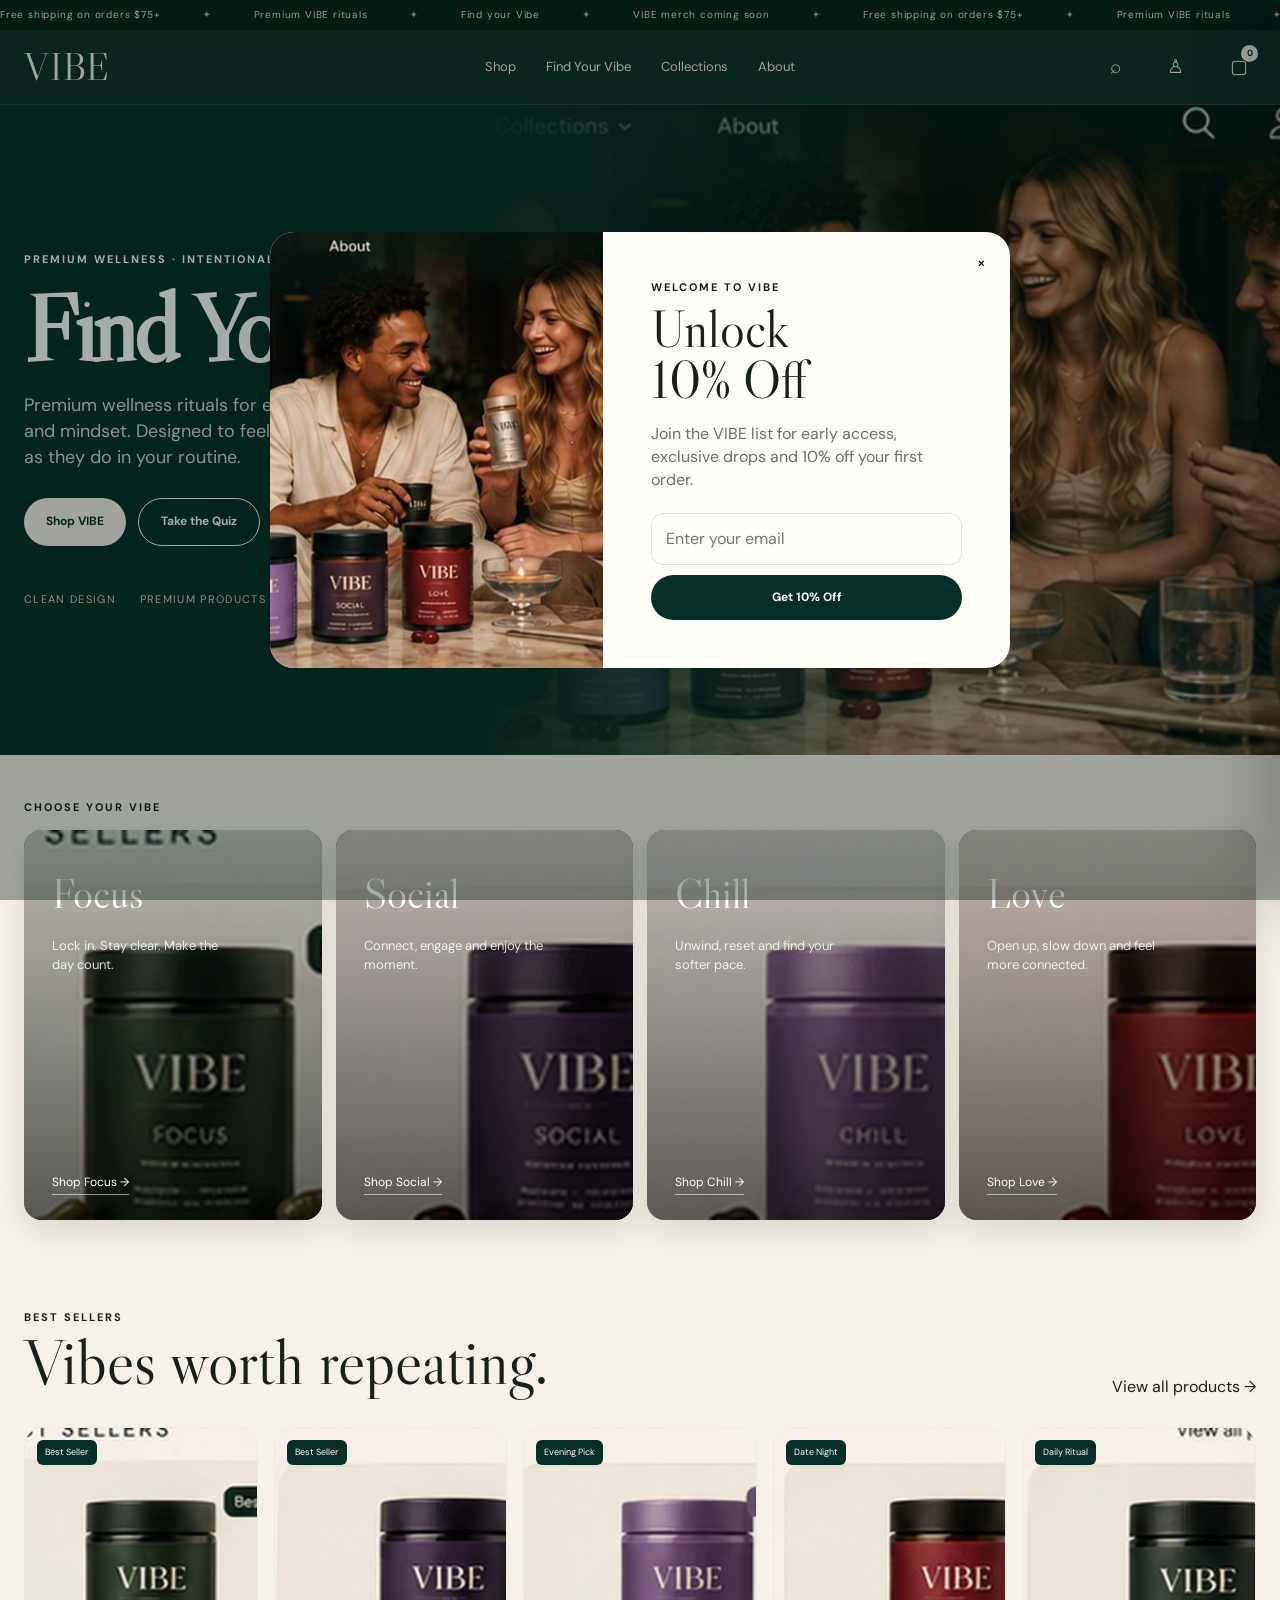
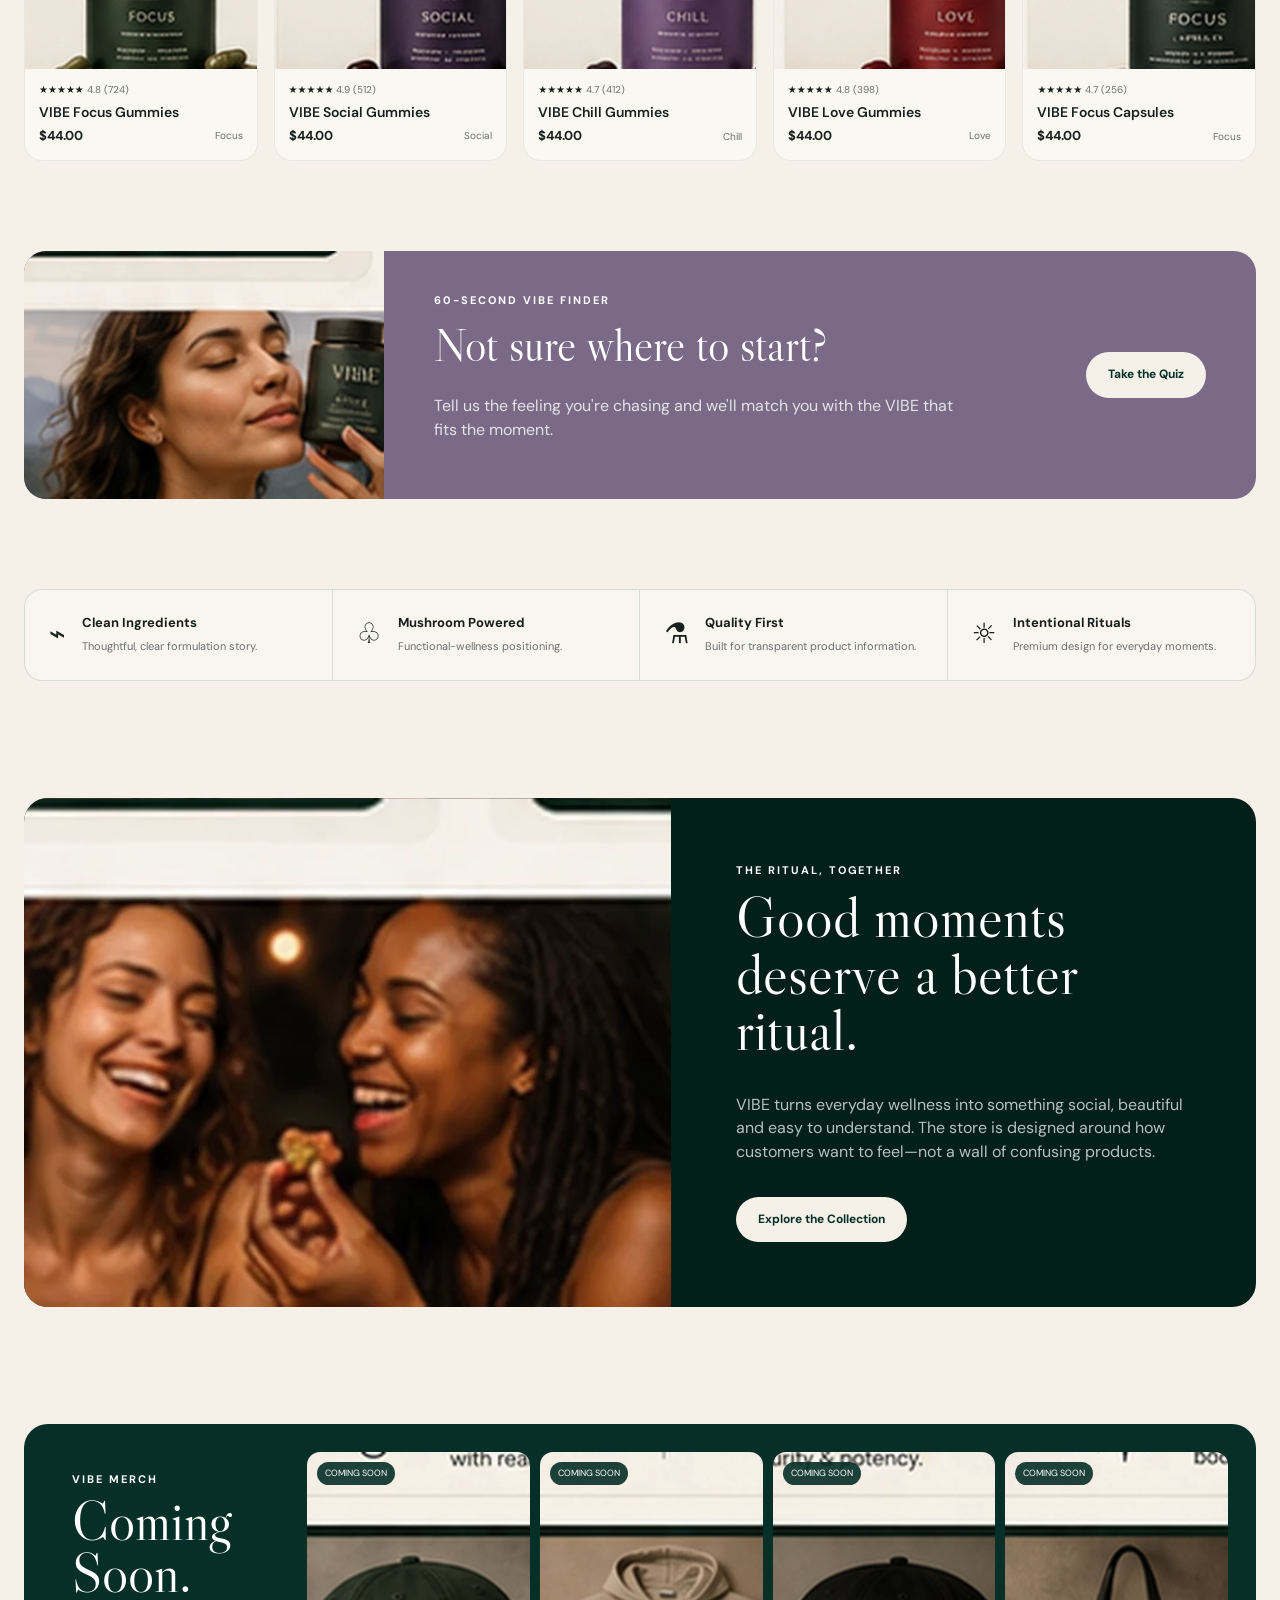
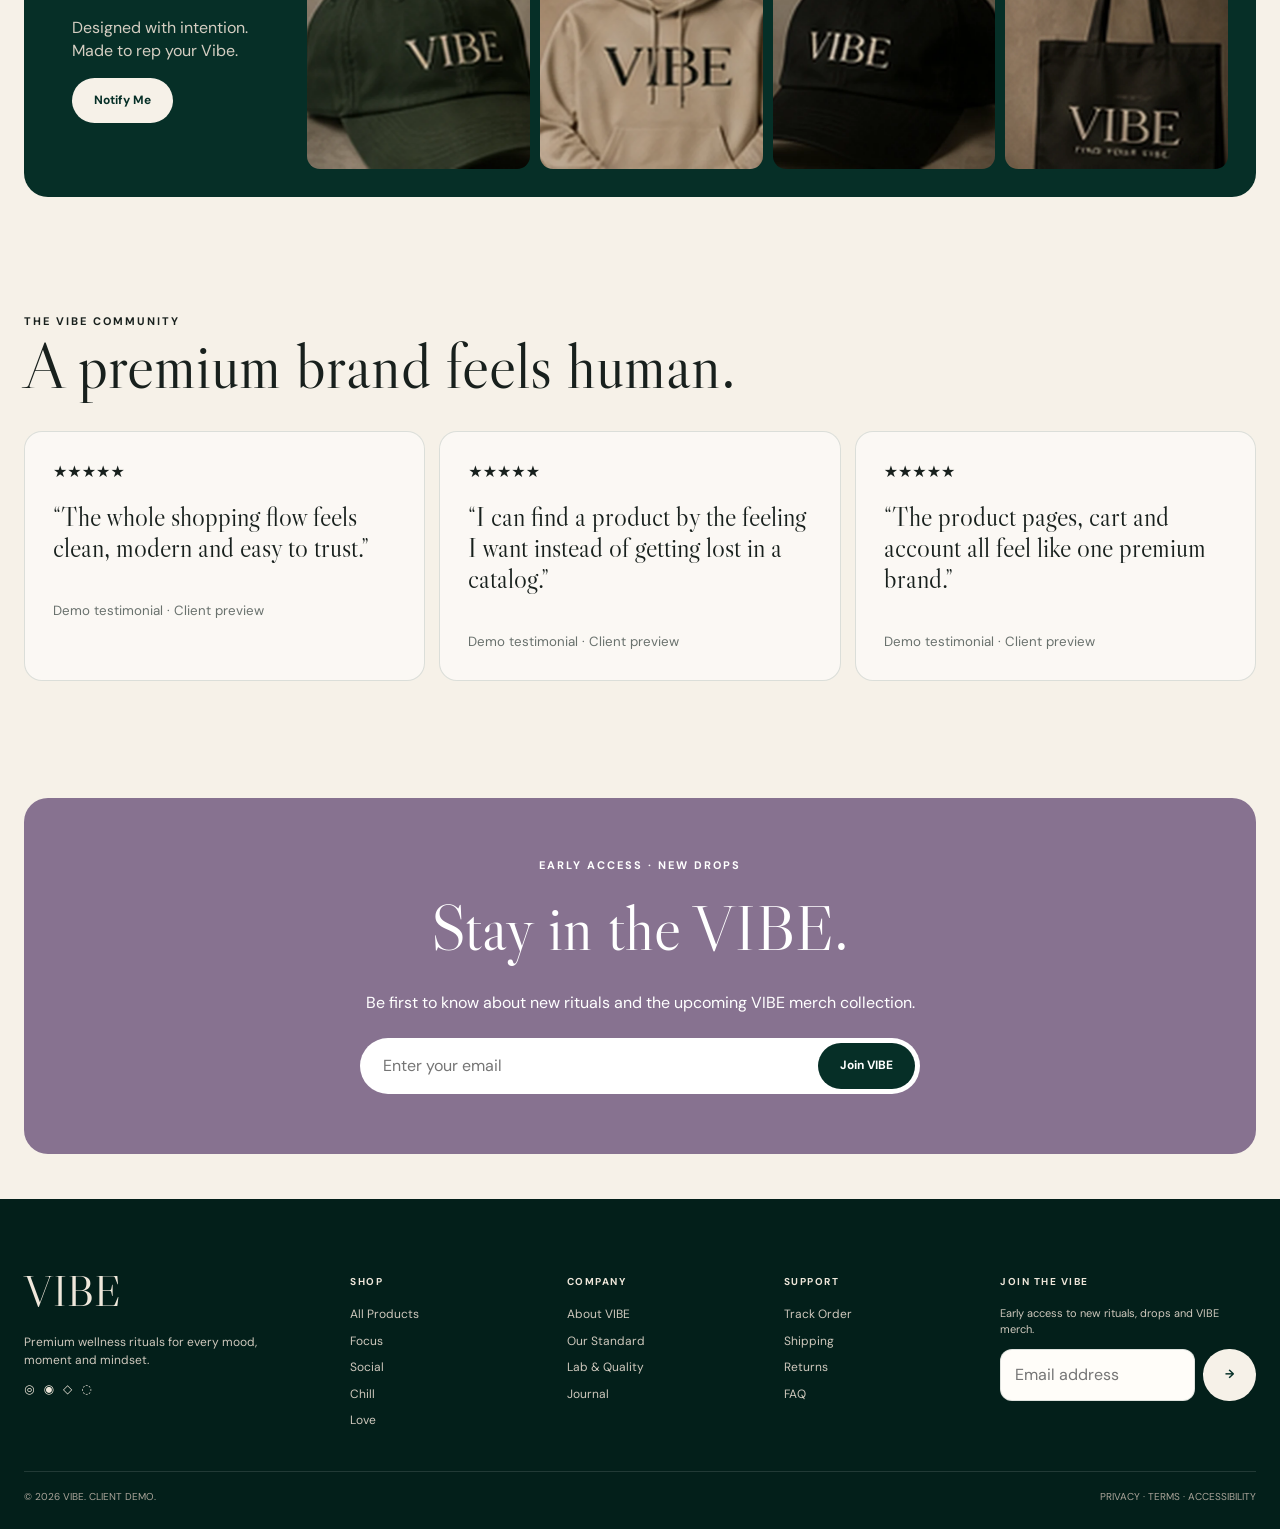
==== index.html @ 6015bde1 "Add files via upload" ====
<!doctype html><html><head><meta charset="utf-8"><meta name="viewport" content="width=device-width,initial-scale=1"><meta name="theme-color" content="#062f27"><title>VIBE — Find Your Vibe</title><link rel="stylesheet" href="styles.css"></head><body data-popup="1"><div id="siteHeader"></div><main class="page">
<section class="hero"><div class="hero-media"></div><div class="container hero-inner"><div class="hero-copy"><div class="eyebrow">PREMIUM WELLNESS · INTENTIONAL RITUALS</div><h1>Find Your Vibe.</h1><p>Premium wellness rituals for every mood, moment and mindset. Designed to feel as good on your shelf as they do in your routine.</p><div class="hero-actions"><a class="btn btn-cream" href="shop.html">Shop VIBE</a><a class="btn btn-outline" href="#find">Take the Quiz</a></div><div class="hero-proof"><span>Clean design</span><span>Premium products</span><span>Made for your moment</span></div></div></div></section>
<section class="section-sm" id="find"><div class="container"><div class="eyebrow">CHOOSE YOUR VIBE</div><div class="vibe-grid" style="margin-top:14px"><a class="vibe-card focus" href="shop.html?cat=Focus"><img src="assets/focus-product.webp" alt="VIBE Focus"><div><h3>Focus</h3><p>Lock in. Stay clear. Make the day count.</p></div><span class="card-link">Shop Focus →</span></a><a class="vibe-card social" href="shop.html?cat=Social"><img src="assets/social-product.webp" alt="VIBE Social"><div><h3>Social</h3><p>Connect, engage and enjoy the moment.</p></div><span class="card-link">Shop Social →</span></a><a class="vibe-card chill" href="shop.html?cat=Chill"><img src="assets/chill-product.webp" alt="VIBE Chill"><div><h3>Chill</h3><p>Unwind, reset and find your softer pace.</p></div><span class="card-link">Shop Chill →</span></a><a class="vibe-card love" href="shop.html?cat=Love"><img src="assets/love-product.webp" alt="VIBE Love"><div><h3>Love</h3><p>Open up, slow down and feel more connected.</p></div><span class="card-link">Shop Love →</span></a></div></div></section>
<section class="section-sm"><div class="container"><div class="section-head"><div><div class="eyebrow">BEST SELLERS</div><h2>Vibes worth repeating.</h2></div><a href="shop.html">View all products →</a></div><div class="product-grid five" id="homeProducts"></div></div></section>
<section class="section-sm"><div class="container"><div class="quiz-banner"><div class="quiz-image"></div><div class="quiz-copy"><div><div class="eyebrow">60-SECOND VIBE FINDER</div><h3>Not sure where to start?</h3><p>Tell us the feeling you're chasing and we'll match you with the VIBE that fits the moment.</p></div><a class="btn btn-cream" href="shop.html">Take the Quiz</a></div></div></div></section>
<section class="section-sm"><div class="container"><div class="benefits"><div class="benefit"><div class="benefit-icon">⌁</div><div><strong>Clean Ingredients</strong><span>Thoughtful, clear formulation story.</span></div></div><div class="benefit"><div class="benefit-icon">♧</div><div><strong>Mushroom Powered</strong><span>Functional-wellness positioning.</span></div></div><div class="benefit"><div class="benefit-icon">⚗</div><div><strong>Quality First</strong><span>Built for transparent product information.</span></div></div><div class="benefit"><div class="benefit-icon">☼</div><div><strong>Intentional Rituals</strong><span>Premium design for everyday moments.</span></div></div></div></div></section>
<section class="section" id="story"><div class="container"><div class="editorial"><div class="editorial-img"></div><div class="editorial-copy"><div class="eyebrow">THE RITUAL, TOGETHER</div><h2>Good moments deserve a better ritual.</h2><p>VIBE turns everyday wellness into something social, beautiful and easy to understand. The store is designed around how customers want to feel—not a wall of confusing products.</p><a href="shop.html" class="btn btn-cream" style="align-self:flex-start;margin-top:18px">Explore the Collection</a></div></div></div></section>
<section class="section-sm"><div class="container"><div class="merch"><div class="merch-intro"><div class="eyebrow">VIBE MERCH</div><h2>Coming Soon.</h2><p style="color:#d5cec2">Designed with intention. Made to rep your Vibe.</p><button class="btn btn-cream" onclick="toast('Added to the VIBE merch waitlist')">Notify Me</button></div><div class="merch-card"><span class="coming">COMING SOON</span><img src="assets/merch-cap-green.webp" alt="VIBE green cap"></div><div class="merch-card"><span class="coming">COMING SOON</span><img src="assets/merch-hoodie.webp" alt="VIBE hoodie"></div><div class="merch-card"><span class="coming">COMING SOON</span><img src="assets/merch-cap-black.webp" alt="VIBE black cap"></div><div class="merch-card"><span class="coming">COMING SOON</span><img src="assets/merch-tote.webp" alt="VIBE tote"></div></div></div></section>
<section class="section"><div class="container"><div class="section-head"><div><div class="eyebrow">THE VIBE COMMUNITY</div><h2>A premium brand feels human.</h2></div></div><div class="reviews"><article class="review"><div>★★★★★</div><blockquote>“The whole shopping flow feels clean, modern and easy to trust.”</blockquote><small>Demo testimonial · Client preview</small></article><article class="review"><div>★★★★★</div><blockquote>“I can find a product by the feeling I want instead of getting lost in a catalog.”</blockquote><small>Demo testimonial · Client preview</small></article><article class="review"><div>★★★★★</div><blockquote>“The product pages, cart and account all feel like one premium brand.”</blockquote><small>Demo testimonial · Client preview</small></article></div></div></section>
<section class="section-sm"><div class="container"><div class="newsletter"><div class="eyebrow">EARLY ACCESS · NEW DROPS</div><h2>Stay in the VIBE.</h2><p>Be first to know about new rituals and the upcoming VIBE merch collection.</p><form class="newsletter-form" onsubmit="event.preventDefault();toast('Welcome to the VIBE list')"><input type="email" placeholder="Enter your email" required><button class="btn btn-dark">Join VIBE</button></form></div></div></section>
</main><div id="siteFooter"></div><script src="data.js"></script><script src="app.js"></script></body></html>
---- styles.css ----
@import url('https://fonts.googleapis.com/css2?family=DM+Sans:wght@400;500;600;700&family=Libre+Caslon+Display&display=swap');
:root{--forest:#062f27;--forest2:#031f1a;--cream:#f6f1e8;--cream2:#eee7dc;--paper:#fffdf8;--ink:#18201d;--muted:#69716d;--purple:#77627f;--wine:#69251f;--moss:#9caf8f;--gold:#c9b38b;--line:rgba(9,49,40,.13);--radius:26px;--shadow:0 24px 70px rgba(4,34,28,.12)}
*{box-sizing:border-box}html{scroll-behavior:smooth}body{margin:0;background:var(--cream);color:var(--ink);font-family:'DM Sans',system-ui,sans-serif;line-height:1.45}a{color:inherit;text-decoration:none}img{max-width:100%;display:block}button,input,select,textarea{font:inherit}.container{width:min(1440px,calc(100% - 48px));margin:auto}.serif{font-family:'Libre Caslon Display',Georgia,serif;font-weight:400}.eyebrow{font-size:11px;letter-spacing:.18em;text-transform:uppercase;font-weight:700}.muted{color:var(--muted)}.page{min-height:70vh}
.announce{height:30px;background:var(--forest2);color:#efe7d9;overflow:hidden;display:flex;align-items:center;font-size:10px;letter-spacing:.08em}.announce-track{display:flex;gap:42px;white-space:nowrap;min-width:max-content;animation:marquee 28s linear infinite}.announce-track span:after{content:'✦';margin-left:42px;color:var(--gold)}@keyframes marquee{to{transform:translateX(-50%)}}
.site-header{position:sticky;top:0;z-index:70;background:rgba(4,39,32,.96);color:#f6f1e8;backdrop-filter:blur(16px);border-bottom:1px solid rgba(255,255,255,.1)}.nav{height:74px;display:grid;grid-template-columns:1fr auto 1fr;align-items:center}.brand{font-family:'Libre Caslon Display',Georgia,serif;font-size:38px;letter-spacing:.02em}.nav-links,.nav-actions{display:flex;gap:30px;align-items:center}.nav-links{justify-content:center;font-size:13px}.nav-actions{justify-content:flex-end}.icon-btn{appearance:none;border:0;background:transparent;color:inherit;padding:8px;cursor:pointer;position:relative;font-size:19px}.cart-count{position:absolute;right:-2px;top:0;width:17px;height:17px;border-radius:50%;display:grid;place-items:center;background:var(--cream);color:var(--forest);font-size:9px;font-weight:700}.mobile-menu{display:none}
.btn{border:0;cursor:pointer;border-radius:999px;padding:14px 22px;font-size:12px;font-weight:700;display:inline-flex;align-items:center;justify-content:center;gap:8px;transition:.22s}.btn:hover{transform:translateY(-2px)}.btn-cream{background:var(--cream);color:var(--forest)}.btn-dark{background:var(--forest);color:white}.btn-outline{border:1px solid currentColor;background:transparent}.btn-purple{background:var(--purple);color:white}.pill{border:1px solid var(--line);border-radius:999px;padding:10px 15px;background:rgba(255,255,255,.55);font-size:12px;cursor:pointer}.pill.active{background:var(--forest);color:#fff;border-color:var(--forest)}
.hero{background:var(--forest);color:white;min-height:650px;position:relative;overflow:hidden}.hero-media{position:absolute;right:0;top:0;width:63%;height:100%;background:url('assets/hero-lifestyle.webp') center/cover no-repeat}.hero-media:before{content:'';position:absolute;inset:0;background:linear-gradient(90deg,var(--forest) 0%,rgba(6,47,39,.78) 16%,rgba(6,47,39,.1) 58%,rgba(6,47,39,.18) 100%)}.hero-inner{position:relative;z-index:3;display:flex;align-items:center;min-height:650px}.hero-copy{max-width:560px;padding:60px 0}.hero h1{font-family:'Libre Caslon Display',Georgia,serif;font-size:clamp(72px,7.6vw,126px);line-height:.88;letter-spacing:-.04em;margin:18px 0 20px}.hero p{max-width:430px;color:rgba(255,255,255,.82);font-size:18px}.hero-actions{display:flex;gap:12px;flex-wrap:wrap;margin-top:28px}.hero-proof{display:flex;gap:24px;flex-wrap:wrap;margin-top:46px;font-size:11px;text-transform:uppercase;letter-spacing:.12em;color:#d9d0c1}
.section{padding:72px 0}.section-sm{padding:45px 0}.section-head{display:flex;justify-content:space-between;align-items:end;gap:30px;margin-bottom:28px}.section-head h2{font-family:'Libre Caslon Display',Georgia,serif;font-size:clamp(44px,5vw,76px);font-weight:400;line-height:.95;margin:6px 0}.section-head p{max-width:520px;color:var(--muted)}
.vibe-grid{display:grid;grid-template-columns:repeat(4,1fr);gap:14px}.vibe-card{min-height:390px;border-radius:18px;overflow:hidden;position:relative;color:white;padding:28px;display:flex;align-items:flex-start;box-shadow:0 10px 32px rgba(4,31,26,.12);isolation:isolate}.vibe-card:before{content:'';position:absolute;inset:0;background:linear-gradient(180deg,rgba(0,0,0,.12),rgba(0,0,0,.58));z-index:-1}.vibe-card.focus{background:#153c31}.vibe-card.social{background:#43253f}.vibe-card.chill{background:#6a5b78}.vibe-card.love{background:#70221d}.vibe-card img{position:absolute;inset:0;width:100%;height:100%;object-fit:cover;z-index:-2;opacity:.9;transition:.4s}.vibe-card:hover img{transform:scale(1.035)}.vibe-card h3{font-family:'Libre Caslon Display',Georgia,serif;font-weight:400;font-size:42px;margin:5px 0 6px}.vibe-card p{font-size:13px;max-width:180px;color:rgba(255,255,255,.84)}.vibe-card .card-link{position:absolute;bottom:25px;left:28px;font-size:12px;border-bottom:1px solid rgba(255,255,255,.55);padding-bottom:3px}
.product-grid{display:grid;grid-template-columns:repeat(4,1fr);gap:16px}.product-grid.five{grid-template-columns:repeat(5,1fr)}.product-card{background:rgba(255,255,255,.48);border:1px solid rgba(6,47,39,.07);border-radius:18px;overflow:hidden;transition:.22s}.product-card:hover{box-shadow:0 18px 45px rgba(6,47,39,.09);transform:translateY(-3px)}.product-media{aspect-ratio:1/1.04;background:#eee8de;position:relative;overflow:hidden}.product-media img{width:100%;height:100%;object-fit:cover}.badge{position:absolute;top:12px;left:12px;background:var(--forest);color:white;border-radius:6px;padding:6px 8px;font-size:9px;z-index:3}.quick-add{position:absolute;left:12px;right:12px;bottom:12px;transform:translateY(70px);transition:.25s}.product-card:hover .quick-add{transform:none}.quick-add button{width:100%;border:0;background:var(--forest);color:white;padding:11px;border-radius:999px;font-size:11px;cursor:pointer}.product-copy{padding:14px}.stars{font-size:10px}.product-name{font-size:14px;font-weight:600;margin:5px 0}.product-price{font-size:13px;font-weight:700}.product-row{display:flex;justify-content:space-between;gap:12px;align-items:center}
.quiz-banner{display:grid;grid-template-columns:360px 1fr;background:#7b6a87;color:white;border-radius:22px;overflow:hidden;min-height:220px}.quiz-image{background:url('assets/quiz-lifestyle.webp') center/cover}.quiz-copy{padding:42px 50px;display:grid;grid-template-columns:1fr auto;align-items:center;gap:30px}.quiz-copy h3{font-family:'Libre Caslon Display',Georgia,serif;font-size:45px;font-weight:400;margin:4px 0}.quiz-copy p{max-width:520px;color:rgba(255,255,255,.8)}
.benefits{display:grid;grid-template-columns:repeat(4,1fr);border:1px solid var(--line);border-radius:18px;background:rgba(255,255,255,.35)}.benefit{padding:24px;border-right:1px solid var(--line);display:flex;gap:16px;align-items:flex-start}.benefit:last-child{border-right:0}.benefit-icon{font-size:28px}.benefit strong{display:block;font-size:13px}.benefit span{font-size:11px;color:var(--muted)}
.editorial{display:grid;grid-template-columns:1.05fr .95fr;border-radius:24px;overflow:hidden;background:var(--forest2);color:white}.editorial-img{min-height:440px;background:url('assets/social-lifestyle.webp') center/cover}.editorial-copy{padding:65px;display:flex;flex-direction:column;justify-content:center}.editorial-copy h2{font-family:'Libre Caslon Display',Georgia,serif;font-weight:400;font-size:58px;line-height:.98;margin:10px 0 18px}.editorial-copy p{color:rgba(255,255,255,.72);max-width:520px}
.merch{background:var(--forest);color:white;border-radius:24px;padding:28px;display:grid;grid-template-columns:1.1fr repeat(4,1fr);gap:10px}.merch-intro{padding:20px}.merch-intro h2{font-family:'Libre Caslon Display',Georgia,serif;font-size:55px;font-weight:400;line-height:.95;margin:7px 0 15px}.merch-card{border-radius:13px;overflow:hidden;background:#1b4037;min-height:260px;position:relative}.merch-card img{width:100%;height:100%;object-fit:cover}.coming{position:absolute;left:10px;top:10px;background:rgba(6,47,39,.9);padding:5px 8px;border-radius:999px;font-size:9px;color:white}
.reviews{display:grid;grid-template-columns:repeat(3,1fr);gap:14px}.review{background:rgba(255,255,255,.5);border:1px solid var(--line);border-radius:18px;padding:28px}.review blockquote{font-family:'Libre Caslon Display',Georgia,serif;font-size:27px;line-height:1.15;margin:18px 0 35px}.review small{color:var(--muted)}
.newsletter{background:#877290;color:white;border-radius:24px;padding:60px;text-align:center}.newsletter h2{font-family:'Libre Caslon Display',Georgia,serif;font-size:64px;font-weight:400;margin:8px 0}.newsletter-form{max-width:560px;margin:24px auto 0;display:flex;background:white;border-radius:999px;padding:5px}.newsletter-form input{border:0;background:transparent;outline:0;flex:1;padding:0 18px;min-width:0}
.site-footer{background:var(--forest2);color:#efe7db;padding:60px 0 24px}.footer-grid{display:grid;grid-template-columns:1.6fr repeat(3,1fr) 1.4fr;gap:34px}.footer-brand{font-family:'Libre Caslon Display',Georgia,serif;font-size:44px}.footer-grid h5{font-size:10px;letter-spacing:.15em;text-transform:uppercase}.footer-links{display:grid;gap:9px;font-size:12px;color:#cfc8bd}.footer-bottom{border-top:1px solid rgba(255,255,255,.12);margin-top:42px;padding-top:18px;display:flex;justify-content:space-between;font-size:10px;color:#aaa49a}
.overlay{position:fixed;inset:0;background:rgba(2,15,12,.48);z-index:90;opacity:0;pointer-events:none;transition:.25s}.overlay.open{opacity:1;pointer-events:auto}.drawer{position:fixed;right:0;top:0;height:100%;width:min(470px,100%);background:var(--paper);z-index:100;transform:translateX(100%);transition:.28s;display:flex;flex-direction:column;box-shadow:-20px 0 70px rgba(0,0,0,.2)}.drawer.open{transform:none}.drawer-head{padding:24px 25px;border-bottom:1px solid var(--line);display:flex;align-items:center;justify-content:space-between}.drawer-head h3{font-family:'Libre Caslon Display',Georgia,serif;font-size:30px;font-weight:400;margin:0}.drawer-body{padding:10px 25px;overflow:auto;flex:1}.cart-item{display:grid;grid-template-columns:82px 1fr auto;gap:13px;padding:18px 0;border-bottom:1px solid var(--line)}.cart-item img{width:82px;height:82px;object-fit:cover;border-radius:12px;background:#eee}.cart-name{font-size:13px;font-weight:700}.cart-small{font-size:10px;color:var(--muted);margin:4px 0 10px}.qty{display:inline-flex;border:1px solid var(--line);border-radius:999px;overflow:hidden}.qty button{width:30px;height:27px;border:0;background:transparent;cursor:pointer}.qty span{width:28px;display:grid;place-items:center;font-size:11px}.drawer-foot{border-top:1px solid var(--line);padding:20px 25px}.progress-copy{font-size:11px;margin-bottom:8px}.progress{height:5px;background:#ddd8d0;border-radius:999px;overflow:hidden}.progress i{display:block;background:var(--forest);height:100%;width:0}.subtotal{display:flex;justify-content:space-between;font-weight:700;margin:17px 0}.checkout-btn{display:block;background:var(--forest);color:white;border-radius:999px;text-align:center;padding:14px;font-size:12px;font-weight:700}
.popup-wrap{position:fixed;inset:0;z-index:85;display:grid;place-items:center;background:rgba(2,20,16,.35);opacity:0;pointer-events:none;transition:.25s}.popup-wrap.open{opacity:1;pointer-events:auto}.popup{width:min(740px,calc(100% - 30px));display:grid;grid-template-columns:.9fr 1.1fr;background:var(--paper);border-radius:24px;overflow:hidden;box-shadow:var(--shadow)}.popup-art{background:url('assets/hero-lifestyle.webp') center/cover;min-height:430px}.popup-copy{padding:48px;position:relative}.popup-copy h2{font-family:'Libre Caslon Display',Georgia,serif;font-size:52px;line-height:.98;font-weight:400;margin:8px 0 15px}.popup-close{position:absolute;right:18px;top:18px;border:0;background:none;cursor:pointer}.popup-form{display:grid;gap:10px;margin-top:22px}.field{width:100%;border:1px solid var(--line);border-radius:12px;padding:13px 14px;background:#fffdf9;outline:none}.toast{position:fixed;left:50%;bottom:26px;z-index:150;transform:translate(-50%,30px);opacity:0;background:var(--forest2);color:white;border-radius:999px;padding:11px 18px;font-size:11px;transition:.22s}.toast.show{opacity:1;transform:translate(-50%,0)}
.inner-hero{background:var(--forest);color:white;min-height:360px;position:relative;overflow:hidden}.inner-hero .media{position:absolute;right:0;top:0;width:50%;height:100%;background:url('assets/hero-lifestyle.webp') center/cover}.inner-hero .media:before{content:'';position:absolute;inset:0;background:linear-gradient(90deg,var(--forest),transparent)}.inner-hero .container{min-height:360px;display:flex;align-items:center;position:relative;z-index:2}.inner-hero h1{font-family:'Libre Caslon Display',Georgia,serif;font-size:75px;font-weight:400;margin:10px 0}.shop-tools{display:flex;justify-content:space-between;gap:20px;align-items:center;flex-wrap:wrap;margin:28px 0}.filter-row{display:flex;gap:8px;flex-wrap:wrap}.sort{border:1px solid var(--line);background:transparent;padding:10px 14px;border-radius:999px}
.pdp{padding:38px 0 70px}.breadcrumb{font-size:10px;color:var(--muted);margin-bottom:20px}.pdp-grid{display:grid;grid-template-columns:1.05fr .95fr;gap:54px}.gallery-main{background:#ede6da;border-radius:22px;overflow:hidden;min-height:650px;position:relative}.gallery-main img{width:100%;height:100%;object-fit:cover;position:absolute;inset:0}.thumbs{display:grid;grid-template-columns:repeat(4,1fr);gap:9px;margin-top:10px}.thumb{height:110px;border-radius:12px;overflow:hidden;background:#eee;border:1px solid var(--line)}.thumb img{width:100%;height:100%;object-fit:cover}.pdp-info{padding:20px 0}.pdp-title{font-family:'Libre Caslon Display',Georgia,serif;font-size:64px;line-height:.96;font-weight:400;margin:10px 0 12px}.rating-line{font-size:12px}.pdp-desc{font-size:15px;color:var(--muted);max-width:520px;margin:18px 0}.price{font-family:'Libre Caslon Display',Georgia,serif;font-size:32px}.choice-label{font-size:11px;font-weight:700;margin:25px 0 8px}.choices{display:flex;gap:8px}.choice{padding:11px 15px;border:1px solid var(--line);background:white;border-radius:999px;cursor:pointer}.choice.active{border-color:var(--forest);box-shadow:0 0 0 1px var(--forest)}.purchase-box{border:1px solid var(--line);border-radius:14px;overflow:hidden}.purchase-row{display:flex;justify-content:space-between;padding:15px;border-bottom:1px solid var(--line);font-size:12px}.purchase-row:last-child{border-bottom:0;background:#eef1eb}.atc{width:100%;margin-top:15px;border:0;background:var(--forest);color:white;padding:16px;border-radius:999px;font-weight:700;cursor:pointer}.micro-trust{display:flex;justify-content:space-between;gap:10px;font-size:10px;color:var(--muted);margin:14px 5px}.pdp-tabs{margin-top:55px;border-top:1px solid var(--line);padding-top:35px;display:grid;grid-template-columns:1fr 1.2fr;gap:50px}.pdp-tabs h2{font-family:'Libre Caslon Display',Georgia,serif;font-weight:400;font-size:48px}.pdp-tabs img{border-radius:18px;width:100%;height:340px;object-fit:cover}
.checkout-page{background:#f6f2eb;padding:40px 0 70px}.checkout-shell{display:grid;grid-template-columns:1fr 430px;gap:34px;max-width:1200px;margin:auto}.checkout-card,.summary-card{background:white;border:1px solid var(--line);border-radius:22px;padding:34px}.checkout-logo{font-family:'Libre Caslon Display',Georgia,serif;font-size:48px;color:var(--forest);margin-bottom:18px}.form-section{margin-top:26px}.form-section h3{font-size:14px;margin:0 0 12px}.form-grid{display:grid;grid-template-columns:1fr 1fr;gap:10px}.form-grid .full{grid-column:1/-1}.shipping-choice{border:1px solid var(--line);border-radius:12px;margin-top:8px}.shipping-line{padding:13px;display:flex;justify-content:space-between;border-bottom:1px solid var(--line);font-size:11px}.shipping-line:last-child{border-bottom:0}.summary-card{background:var(--forest2);color:white;position:sticky;top:125px;height:max-content}.summary-card h3{font-family:'Libre Caslon Display',Georgia,serif;font-size:30px;font-weight:400}.summary-item{display:grid;grid-template-columns:60px 1fr auto;gap:10px;align-items:center;padding:11px 0;border-bottom:1px solid rgba(255,255,255,.13)}.summary-item img{width:60px;height:60px;object-fit:cover;border-radius:9px}.summary-total{display:flex;justify-content:space-between;font-size:18px;margin-top:22px}
.auth-page{min-height:720px;display:grid;grid-template-columns:1.05fr .95fr;background:var(--forest2)}.auth-art{background:url('assets/login-lifestyle.webp') center/cover;position:relative}.auth-art:after{content:'';position:absolute;inset:0;background:linear-gradient(0deg,rgba(3,31,26,.85),transparent 55%)}.auth-message{position:absolute;z-index:2;left:9%;right:9%;bottom:8%;color:white}.auth-message h1{font-family:'Libre Caslon Display',Georgia,serif;font-weight:400;font-size:64px;line-height:.95;margin:0}.auth-panel{display:grid;place-items:center;padding:40px;background:var(--cream)}.auth-box{width:min(470px,100%);background:var(--paper);border-radius:24px;padding:42px;border:1px solid var(--line)}.auth-box h2{font-family:'Libre Caslon Display',Georgia,serif;font-size:40px;font-weight:400;margin:0 0 10px}.auth-form{display:grid;gap:12px;margin-top:25px}
.account-hero{background:var(--forest);color:white;padding:55px 0}.account-hero-inner{display:grid;grid-template-columns:1fr 1fr;gap:40px;align-items:center}.account-hero h1{font-family:'Libre Caslon Display',Georgia,serif;font-size:66px;font-weight:400;line-height:.95;margin:8px 0}.account-hero img{height:260px;width:100%;object-fit:cover;border-radius:22px}.dash{padding:40px 0 70px}.stats{display:grid;grid-template-columns:repeat(3,1fr);gap:14px}.stat{background:rgba(255,255,255,.55);border:1px solid var(--line);border-radius:16px;padding:22px}.stat strong{font-family:'Libre Caslon Display',Georgia,serif;font-size:38px;font-weight:400;display:block}.dashboard-grid{display:grid;grid-template-columns:1.15fr .85fr;gap:16px;margin-top:16px}.panel{background:rgba(255,255,255,.55);border:1px solid var(--line);border-radius:18px;padding:24px}.panel h3{font-family:'Libre Caslon Display',Georgia,serif;font-weight:400;font-size:30px;margin:0 0 18px}.order-row{display:grid;grid-template-columns:1fr auto auto;gap:20px;border-top:1px solid var(--line);padding:13px 0;font-size:11px}.status{background:#dfe9dc;color:#24472c;border-radius:999px;padding:5px 8px;font-size:9px}.track-steps{display:grid;grid-template-columns:repeat(4,1fr);gap:4px;margin:28px 0}.track-step{height:7px;background:#d8d6d0;border-radius:99px}.track-step.done{background:var(--forest)}
.admin{min-height:100vh;background:#f0ebe3;display:grid;grid-template-columns:230px 1fr}.admin-side{background:var(--forest2);color:white;padding:30px 20px;position:sticky;top:0;height:100vh}.admin-logo{font-family:'Libre Caslon Display',Georgia,serif;font-size:30px}.admin-nav{display:grid;gap:7px;margin-top:30px}.admin-nav a{padding:11px 12px;border-radius:9px;font-size:11px;color:#d8d0c5}.admin-nav a.active{background:rgba(255,255,255,.1);color:white}.admin-main{padding:34px}.admin-top{display:flex;justify-content:space-between;align-items:center}.admin-top h1{font-family:'Libre Caslon Display',Georgia,serif;font-weight:400;font-size:46px;margin:0}.admin-stats{display:grid;grid-template-columns:repeat(4,1fr);gap:12px;margin:25px 0}.admin-stat{background:white;border:1px solid var(--line);border-radius:14px;padding:18px}.admin-stat strong{display:block;font-size:25px;margin-top:5px}.admin-layout{display:grid;grid-template-columns:1fr 350px;gap:16px}.admin-card{background:white;border:1px solid var(--line);border-radius:16px;padding:20px}.admin-products{display:grid}.admin-product{display:grid;grid-template-columns:60px 1fr auto auto;gap:14px;align-items:center;padding:12px 0;border-bottom:1px solid var(--line);font-size:11px}.admin-product img{width:56px;height:56px;border-radius:8px;object-fit:cover}.product-form{display:grid;gap:10px}.product-form label{font-size:10px;font-weight:700}.product-form textarea{min-height:85px;resize:vertical}.admin-chart{height:150px;margin-top:20px;background:linear-gradient(180deg,rgba(6,47,39,.08),transparent);border-radius:12px;position:relative;overflow:hidden}.admin-chart svg{width:100%;height:100%}
.preview-hero{padding:70px 0;background:var(--forest2);color:white;text-align:center}.preview-hero h1{font-family:'Libre Caslon Display',Georgia,serif;font-weight:400;font-size:72px;line-height:.95;margin:10px auto;max-width:900px}.preview-nav{display:flex;gap:8px;justify-content:center;flex-wrap:wrap;margin-top:24px}.mock-grid{display:grid;grid-template-columns:1fr 1fr;gap:18px;padding:40px 0}.mock-card{background:white;border-radius:20px;border:1px solid var(--line);overflow:hidden}.mock-card img{width:100%;height:auto}.mock-copy{padding:18px;display:flex;justify-content:space-between;align-items:center}
@media(max-width:1100px){.nav-links{display:none}.nav{grid-template-columns:1fr auto}.nav-actions{grid-column:2}.hero-media{width:68%;opacity:.72}.vibe-grid{grid-template-columns:1fr 1fr}.product-grid.five,.product-grid{grid-template-columns:repeat(3,1fr)}.merch{grid-template-columns:1fr 1fr 1fr}.merch-intro{grid-column:1/-1}.footer-grid{grid-template-columns:1.4fr repeat(2,1fr)}.footer-grid>div:nth-child(4),.footer-grid>div:nth-child(5){margin-top:10px}.checkout-shell{grid-template-columns:1fr}.summary-card{position:static}.admin-layout{grid-template-columns:1fr}.admin-stats{grid-template-columns:1fr 1fr}.mock-grid{grid-template-columns:1fr}}
@media(max-width:760px){.container{width:min(100% - 24px,1440px)}.site-header{position:relative}.nav{height:62px}.brand{font-size:31px}.nav-actions .hide-mobile{display:none}.hero{min-height:650px}.hero-media{width:100%;opacity:.45}.hero-media:before{background:linear-gradient(0deg,var(--forest) 10%,rgba(6,47,39,.25) 75%)}.hero-inner{min-height:650px;align-items:end}.hero-copy{padding:70px 0 50px}.hero h1{font-size:70px}.hero p{font-size:15px}.hero-proof{gap:10px;margin-top:28px}.section{padding:50px 0}.section-head{display:block}.vibe-grid{grid-template-columns:1fr 1fr}.vibe-card{min-height:300px;padding:18px}.vibe-card h3{font-size:31px}.vibe-card p{display:none}.vibe-card .card-link{left:18px;bottom:18px}.product-grid.five,.product-grid{grid-template-columns:1fr 1fr;gap:10px}.quick-add{transform:none}.product-copy{padding:10px}.quiz-banner{grid-template-columns:1fr}.quiz-image{height:170px}.quiz-copy{padding:28px;display:block}.quiz-copy h3{font-size:36px}.benefits{grid-template-columns:1fr 1fr}.benefit:nth-child(2){border-right:0}.benefit{border-bottom:1px solid var(--line)}.editorial{grid-template-columns:1fr}.editorial-img{min-height:300px}.editorial-copy{padding:35px}.editorial-copy h2{font-size:43px}.merch{grid-template-columns:1fr 1fr;padding:14px}.merch-card{min-height:190px}.reviews{grid-template-columns:1fr}.newsletter{padding:40px 20px}.newsletter h2{font-size:48px}.footer-grid{grid-template-columns:1fr 1fr}.footer-grid>div:first-child,.footer-grid>div:last-child{grid-column:1/-1}.footer-bottom{display:grid;gap:8px}.popup{grid-template-columns:1fr}.popup-art{display:none}.popup-copy{padding:35px}.inner-hero .media{width:100%;opacity:.38}.inner-hero h1{font-size:58px}.pdp-grid{grid-template-columns:1fr;gap:25px}.gallery-main{min-height:430px}.pdp-title{font-size:50px}.pdp-tabs{grid-template-columns:1fr}.auth-page{grid-template-columns:1fr}.auth-art{min-height:360px}.auth-message h1{font-size:48px}.account-hero-inner{grid-template-columns:1fr}.stats{grid-template-columns:1fr}.dashboard-grid{grid-template-columns:1fr}.admin{grid-template-columns:1fr}.admin-side{height:auto;position:relative}.admin-nav{grid-template-columns:repeat(3,1fr)}.admin-main{padding:20px}.admin-stats{grid-template-columns:1fr 1fr}.admin-product{grid-template-columns:50px 1fr auto}.admin-product .status{display:none}.mock-grid{grid-template-columns:1fr}.form-grid{grid-template-columns:1fr}.form-grid .full{grid-column:auto}}
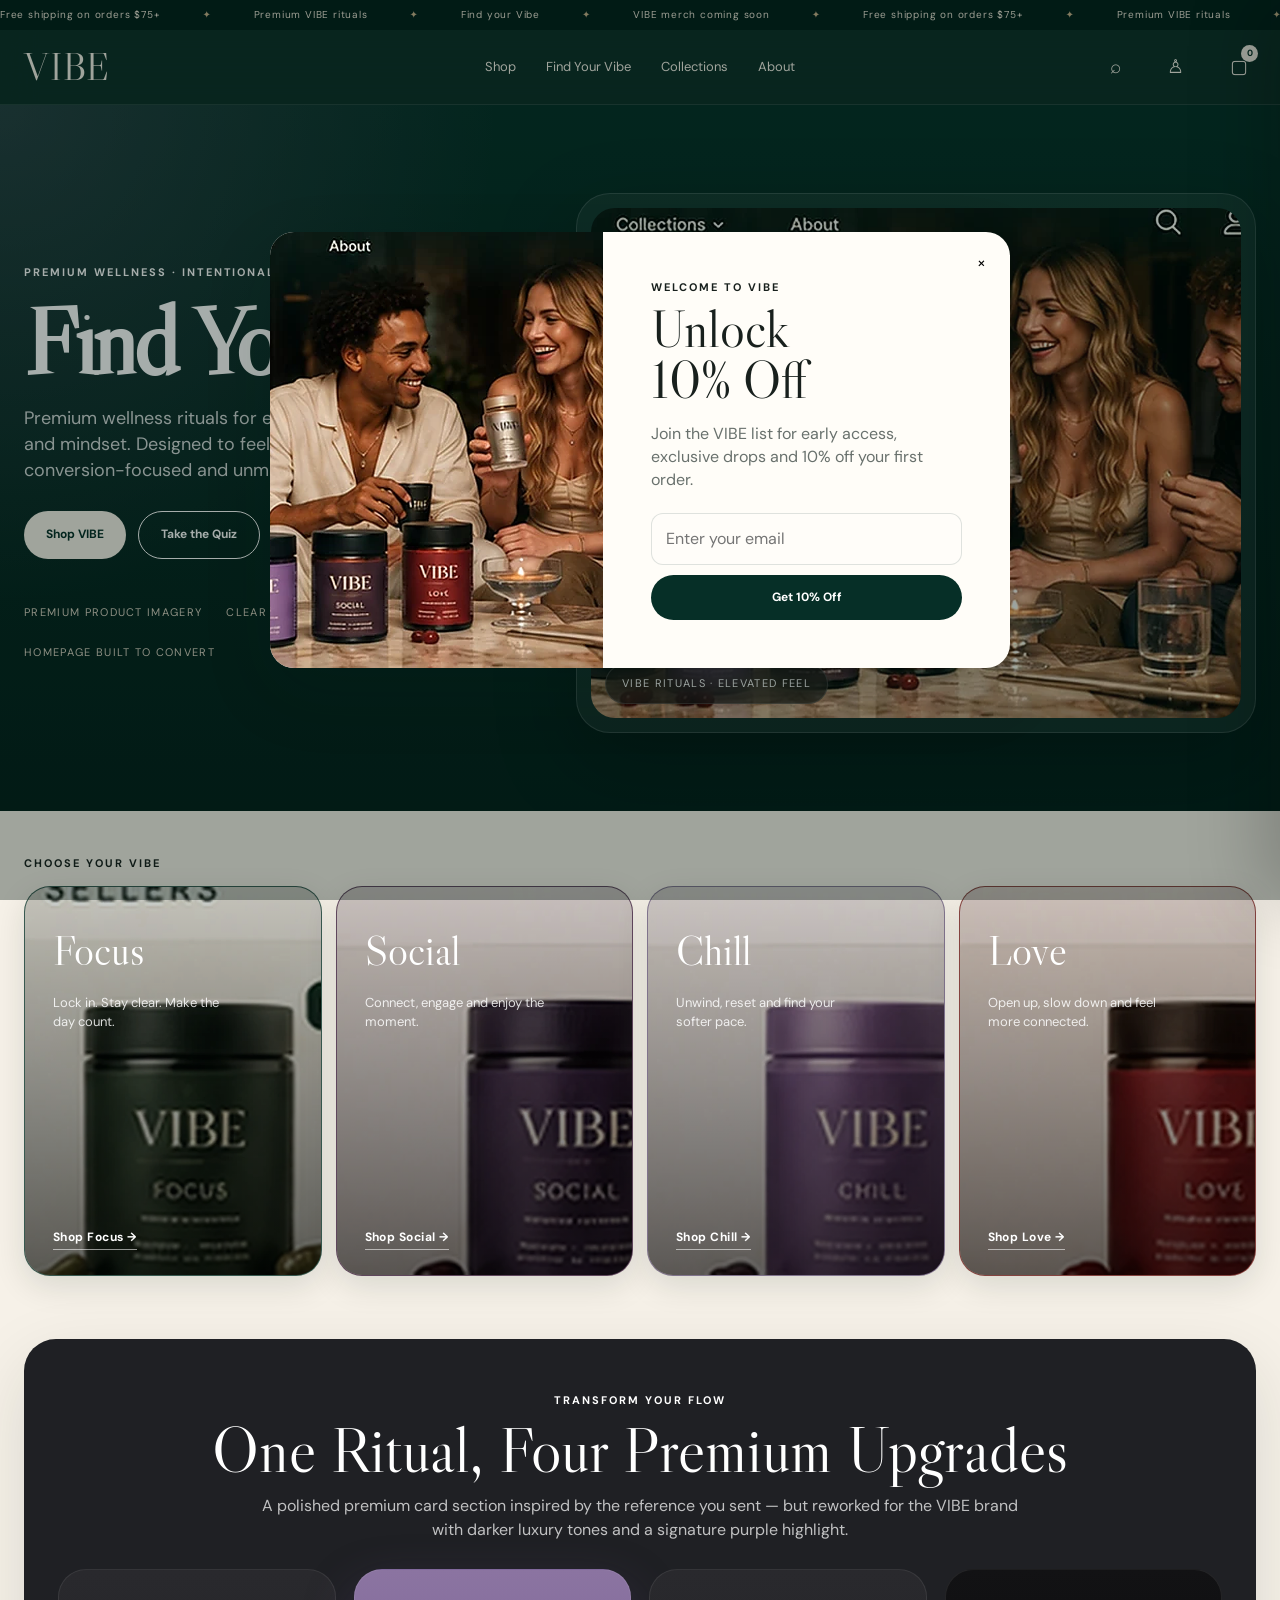
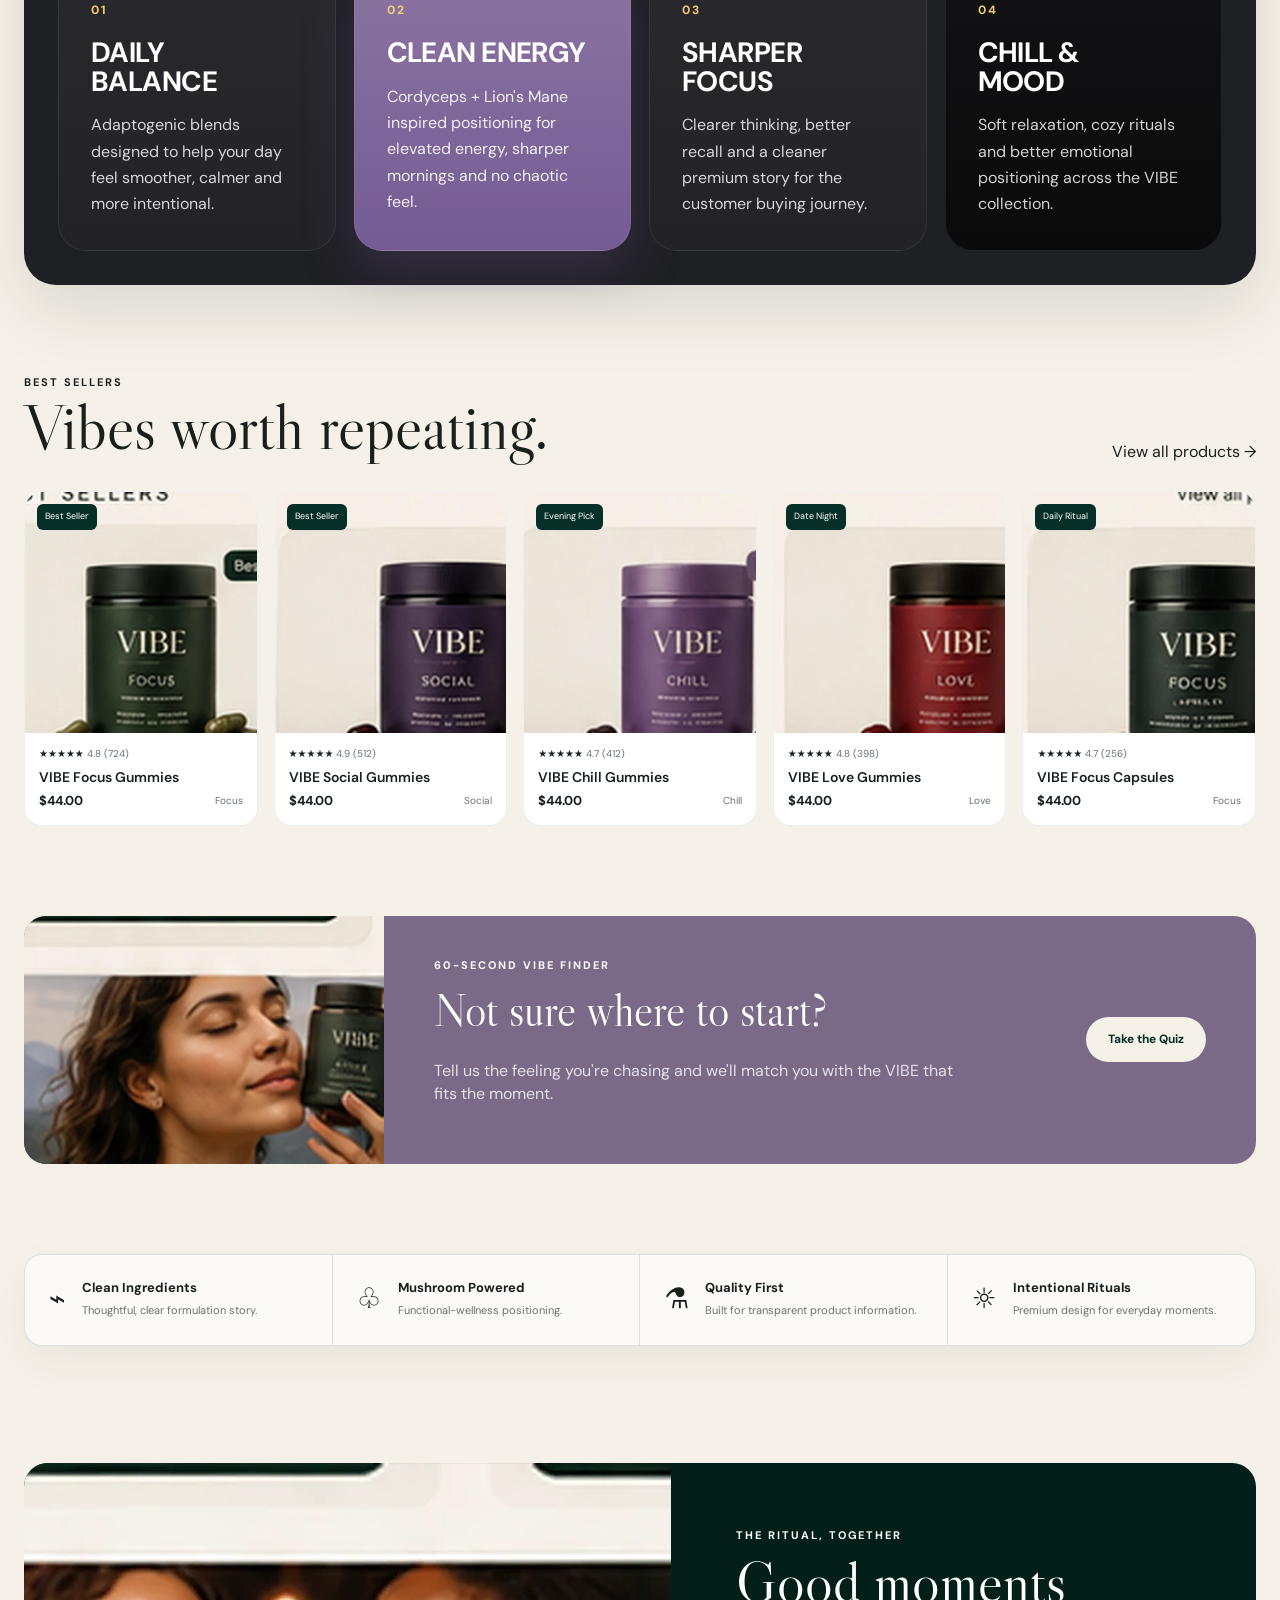
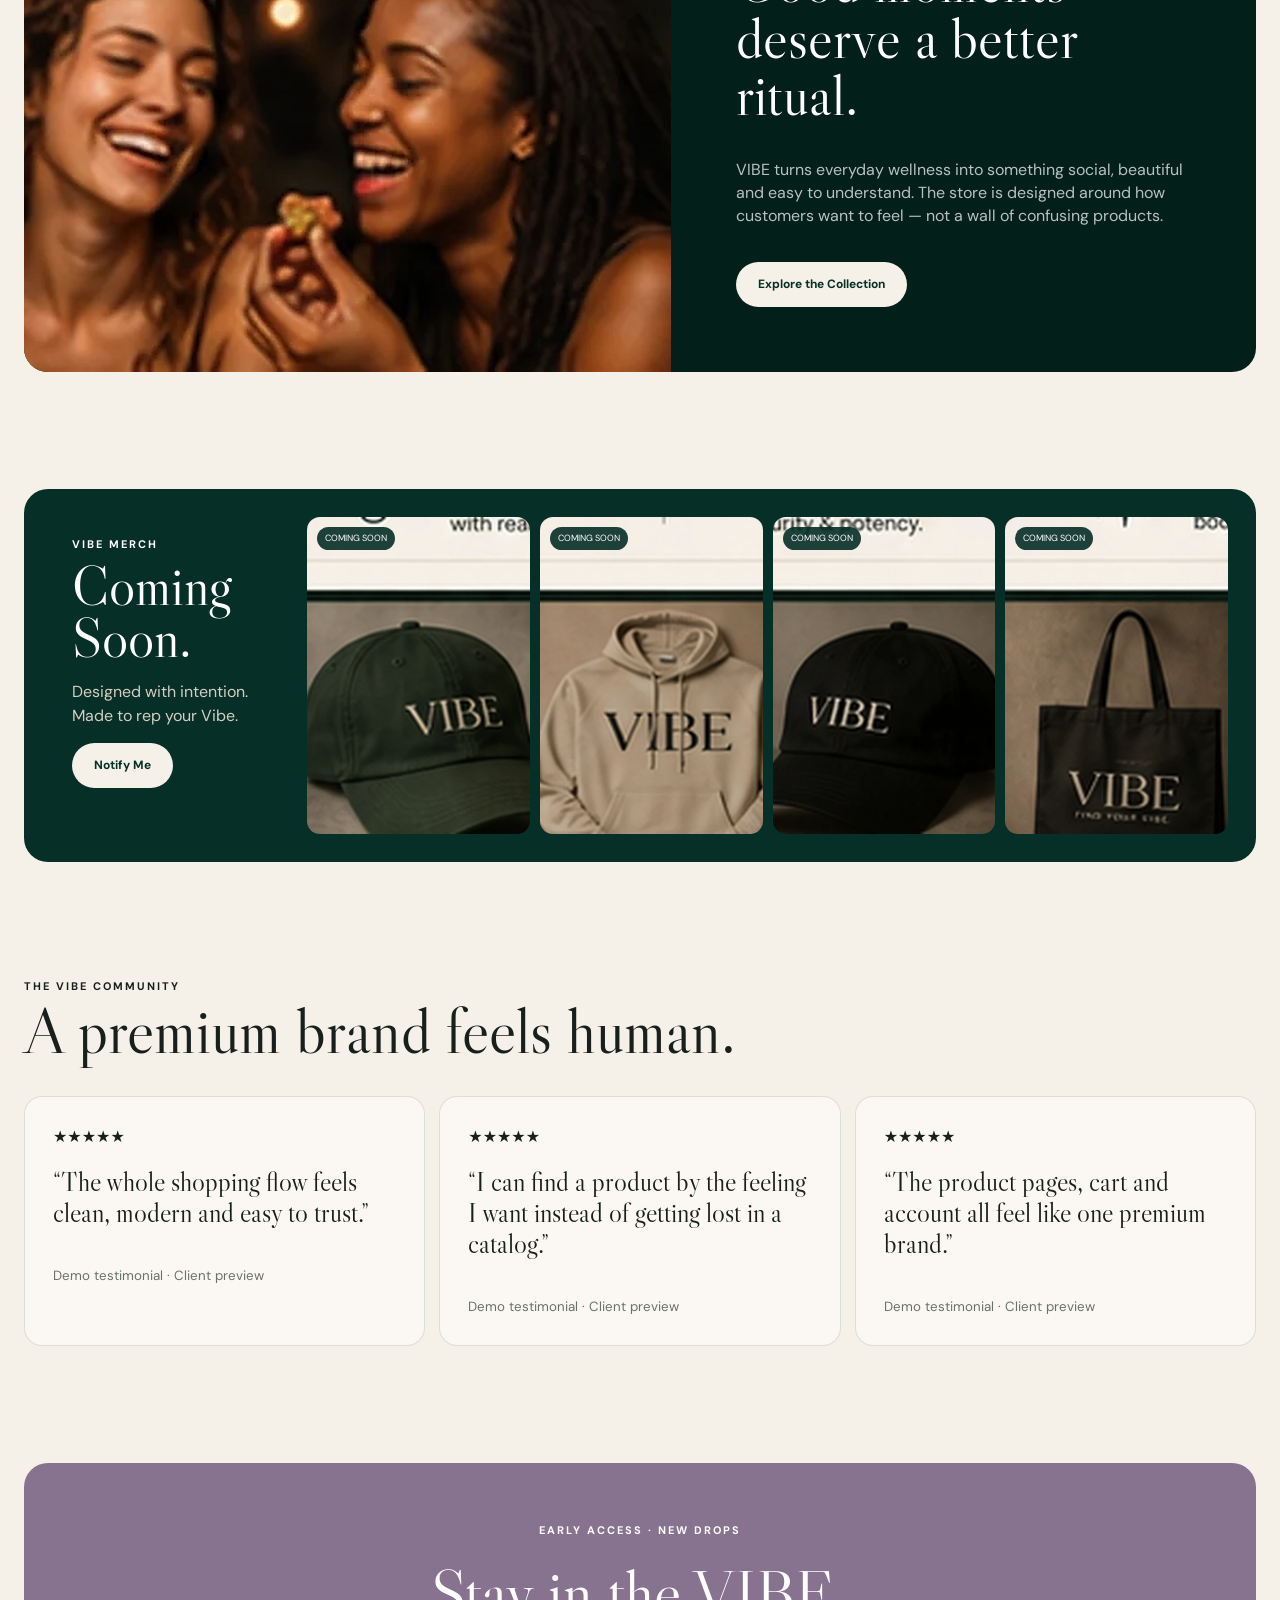
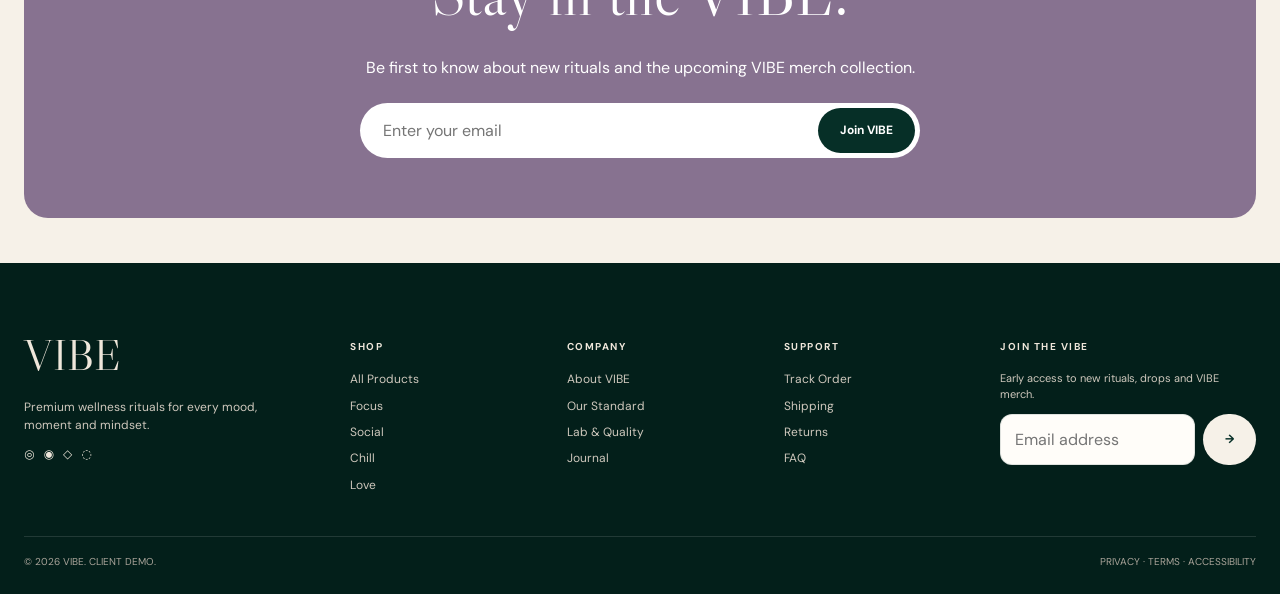
==== commit 4c0d36cd: "Add files via upload" ====
--- a/index.html
+++ b/index.html
@@ -1,11 +1,182 @@
-<!doctype html><html><head><meta charset="utf-8"><meta name="viewport" content="width=device-width,initial-scale=1"><meta name="theme-color" content="#062f27"><title>VIBE — Find Your Vibe</title><link rel="stylesheet" href="styles.css"></head><body data-popup="1"><div id="siteHeader"></div><main class="page">
-<section class="hero"><div class="hero-media"></div><div class="container hero-inner"><div class="hero-copy"><div class="eyebrow">PREMIUM WELLNESS · INTENTIONAL RITUALS</div><h1>Find Your Vibe.</h1><p>Premium wellness rituals for every mood, moment and mindset. Designed to feel as good on your shelf as they do in your routine.</p><div class="hero-actions"><a class="btn btn-cream" href="shop.html">Shop VIBE</a><a class="btn btn-outline" href="#find">Take the Quiz</a></div><div class="hero-proof"><span>Clean design</span><span>Premium products</span><span>Made for your moment</span></div></div></div></section>
-<section class="section-sm" id="find"><div class="container"><div class="eyebrow">CHOOSE YOUR VIBE</div><div class="vibe-grid" style="margin-top:14px"><a class="vibe-card focus" href="shop.html?cat=Focus"><img src="assets/focus-product.webp" alt="VIBE Focus"><div><h3>Focus</h3><p>Lock in. Stay clear. Make the day count.</p></div><span class="card-link">Shop Focus →</span></a><a class="vibe-card social" href="shop.html?cat=Social"><img src="assets/social-product.webp" alt="VIBE Social"><div><h3>Social</h3><p>Connect, engage and enjoy the moment.</p></div><span class="card-link">Shop Social →</span></a><a class="vibe-card chill" href="shop.html?cat=Chill"><img src="assets/chill-product.webp" alt="VIBE Chill"><div><h3>Chill</h3><p>Unwind, reset and find your softer pace.</p></div><span class="card-link">Shop Chill →</span></a><a class="vibe-card love" href="shop.html?cat=Love"><img src="assets/love-product.webp" alt="VIBE Love"><div><h3>Love</h3><p>Open up, slow down and feel more connected.</p></div><span class="card-link">Shop Love →</span></a></div></div></section>
-<section class="section-sm"><div class="container"><div class="section-head"><div><div class="eyebrow">BEST SELLERS</div><h2>Vibes worth repeating.</h2></div><a href="shop.html">View all products →</a></div><div class="product-grid five" id="homeProducts"></div></div></section>
-<section class="section-sm"><div class="container"><div class="quiz-banner"><div class="quiz-image"></div><div class="quiz-copy"><div><div class="eyebrow">60-SECOND VIBE FINDER</div><h3>Not sure where to start?</h3><p>Tell us the feeling you're chasing and we'll match you with the VIBE that fits the moment.</p></div><a class="btn btn-cream" href="shop.html">Take the Quiz</a></div></div></div></section>
-<section class="section-sm"><div class="container"><div class="benefits"><div class="benefit"><div class="benefit-icon">⌁</div><div><strong>Clean Ingredients</strong><span>Thoughtful, clear formulation story.</span></div></div><div class="benefit"><div class="benefit-icon">♧</div><div><strong>Mushroom Powered</strong><span>Functional-wellness positioning.</span></div></div><div class="benefit"><div class="benefit-icon">⚗</div><div><strong>Quality First</strong><span>Built for transparent product information.</span></div></div><div class="benefit"><div class="benefit-icon">☼</div><div><strong>Intentional Rituals</strong><span>Premium design for everyday moments.</span></div></div></div></div></section>
-<section class="section" id="story"><div class="container"><div class="editorial"><div class="editorial-img"></div><div class="editorial-copy"><div class="eyebrow">THE RITUAL, TOGETHER</div><h2>Good moments deserve a better ritual.</h2><p>VIBE turns everyday wellness into something social, beautiful and easy to understand. The store is designed around how customers want to feel—not a wall of confusing products.</p><a href="shop.html" class="btn btn-cream" style="align-self:flex-start;margin-top:18px">Explore the Collection</a></div></div></div></section>
-<section class="section-sm"><div class="container"><div class="merch"><div class="merch-intro"><div class="eyebrow">VIBE MERCH</div><h2>Coming Soon.</h2><p style="color:#d5cec2">Designed with intention. Made to rep your Vibe.</p><button class="btn btn-cream" onclick="toast('Added to the VIBE merch waitlist')">Notify Me</button></div><div class="merch-card"><span class="coming">COMING SOON</span><img src="assets/merch-cap-green.webp" alt="VIBE green cap"></div><div class="merch-card"><span class="coming">COMING SOON</span><img src="assets/merch-hoodie.webp" alt="VIBE hoodie"></div><div class="merch-card"><span class="coming">COMING SOON</span><img src="assets/merch-cap-black.webp" alt="VIBE black cap"></div><div class="merch-card"><span class="coming">COMING SOON</span><img src="assets/merch-tote.webp" alt="VIBE tote"></div></div></div></section>
-<section class="section"><div class="container"><div class="section-head"><div><div class="eyebrow">THE VIBE COMMUNITY</div><h2>A premium brand feels human.</h2></div></div><div class="reviews"><article class="review"><div>★★★★★</div><blockquote>“The whole shopping flow feels clean, modern and easy to trust.”</blockquote><small>Demo testimonial · Client preview</small></article><article class="review"><div>★★★★★</div><blockquote>“I can find a product by the feeling I want instead of getting lost in a catalog.”</blockquote><small>Demo testimonial · Client preview</small></article><article class="review"><div>★★★★★</div><blockquote>“The product pages, cart and account all feel like one premium brand.”</blockquote><small>Demo testimonial · Client preview</small></article></div></div></section>
-<section class="section-sm"><div class="container"><div class="newsletter"><div class="eyebrow">EARLY ACCESS · NEW DROPS</div><h2>Stay in the VIBE.</h2><p>Be first to know about new rituals and the upcoming VIBE merch collection.</p><form class="newsletter-form" onsubmit="event.preventDefault();toast('Welcome to the VIBE list')"><input type="email" placeholder="Enter your email" required><button class="btn btn-dark">Join VIBE</button></form></div></div></section>
-</main><div id="siteFooter"></div><script src="data.js"></script><script src="app.js"></script></body></html>
+<!doctype html>
+<html>
+<head>
+  <meta charset="utf-8">
+  <meta name="viewport" content="width=device-width,initial-scale=1">
+  <meta name="theme-color" content="#062f27">
+  <title>VIBE — Find Your Vibe</title>
+  <link rel="stylesheet" href="styles.css">
+</head>
+<body data-popup="1">
+  <div id="siteHeader"></div>
+  <main class="page">
+
+    <section class="hero hero-premium">
+      <div class="container hero-shell">
+        <div class="hero-copy">
+          <div class="eyebrow">PREMIUM WELLNESS · INTENTIONAL RITUALS</div>
+          <h1>Find Your Vibe.</h1>
+          <p>Premium wellness rituals for every mood, moment and mindset. Designed to feel elevated, conversion-focused and unmistakably VIBE.</p>
+          <div class="hero-actions">
+            <a class="btn btn-cream" href="shop.html">Shop VIBE</a>
+            <a class="btn btn-outline" href="#find">Take the Quiz</a>
+          </div>
+          <div class="hero-proof">
+            <span>Premium product imagery</span>
+            <span>Clear shopping flow</span>
+            <span>Homepage built to convert</span>
+          </div>
+        </div>
+        <div class="hero-visual">
+          <div class="hero-photo-card">
+            <img src="assets/hero-lifestyle.webp" alt="People enjoying VIBE products together">
+            <div class="hero-float">VIBE Rituals · Elevated Feel</div>
+          </div>
+        </div>
+      </div>
+    </section>
+
+    <section class="section-sm" id="find">
+      <div class="container">
+        <div class="eyebrow">CHOOSE YOUR VIBE</div>
+        <div class="vibe-grid" style="margin-top:14px">
+          <a class="vibe-card focus" href="shop.html?cat=Focus"><img src="assets/focus-product.webp" alt="VIBE Focus"><div><h3>Focus</h3><p>Lock in. Stay clear. Make the day count.</p></div><span class="card-link">Shop Focus →</span></a>
+          <a class="vibe-card social" href="shop.html?cat=Social"><img src="assets/social-product.webp" alt="VIBE Social"><div><h3>Social</h3><p>Connect, engage and enjoy the moment.</p></div><span class="card-link">Shop Social →</span></a>
+          <a class="vibe-card chill" href="shop.html?cat=Chill"><img src="assets/chill-product.webp" alt="VIBE Chill"><div><h3>Chill</h3><p>Unwind, reset and find your softer pace.</p></div><span class="card-link">Shop Chill →</span></a>
+          <a class="vibe-card love" href="shop.html?cat=Love"><img src="assets/love-product.webp" alt="VIBE Love"><div><h3>Love</h3><p>Open up, slow down and feel more connected.</p></div><span class="card-link">Shop Love →</span></a>
+        </div>
+      </div>
+    </section>
+
+    <section class="section-sm flow-section">
+      <div class="container">
+        <div class="flow-shell">
+          <div class="flow-head">
+            <div class="eyebrow">TRANSFORM YOUR FLOW</div>
+            <h2>One Ritual, Four Premium Upgrades</h2>
+            <p>A polished premium card section inspired by the reference you sent — but reworked for the VIBE brand with darker luxury tones and a signature purple highlight.</p>
+          </div>
+          <div class="flow-cards">
+            <article class="flow-card">
+              <span class="flow-no">01</span>
+              <h3>Daily<br>Balance</h3>
+              <p>Adaptogenic blends designed to help your day feel smoother, calmer and more intentional.</p>
+            </article>
+            <article class="flow-card feature">
+              <span class="flow-no">02</span>
+              <h3>Clean Energy</h3>
+              <p>Cordyceps + Lion's Mane inspired positioning for elevated energy, sharper mornings and no chaotic feel.</p>
+            </article>
+            <article class="flow-card">
+              <span class="flow-no">03</span>
+              <h3>Sharper<br>Focus</h3>
+              <p>Clearer thinking, better recall and a cleaner premium story for the customer buying journey.</p>
+            </article>
+            <article class="flow-card dark">
+              <span class="flow-no">04</span>
+              <h3>Chill &amp;<br>Mood</h3>
+              <p>Soft relaxation, cozy rituals and better emotional positioning across the VIBE collection.</p>
+            </article>
+          </div>
+        </div>
+      </div>
+    </section>
+
+    <section class="section-sm">
+      <div class="container">
+        <div class="section-head">
+          <div><div class="eyebrow">BEST SELLERS</div><h2>Vibes worth repeating.</h2></div>
+          <a href="shop.html">View all products →</a>
+        </div>
+        <div class="product-grid five" id="homeProducts"></div>
+      </div>
+    </section>
+
+    <section class="section-sm">
+      <div class="container">
+        <div class="quiz-banner">
+          <div class="quiz-image"></div>
+          <div class="quiz-copy">
+            <div>
+              <div class="eyebrow">60-SECOND VIBE FINDER</div>
+              <h3>Not sure where to start?</h3>
+              <p>Tell us the feeling you're chasing and we'll match you with the VIBE that fits the moment.</p>
+            </div>
+            <a class="btn btn-cream" href="shop.html">Take the Quiz</a>
+          </div>
+        </div>
+      </div>
+    </section>
+
+    <section class="section-sm">
+      <div class="container">
+        <div class="benefits premium-benefits">
+          <div class="benefit"><div class="benefit-icon">⌁</div><div><strong>Clean Ingredients</strong><span>Thoughtful, clear formulation story.</span></div></div>
+          <div class="benefit"><div class="benefit-icon">♧</div><div><strong>Mushroom Powered</strong><span>Functional-wellness positioning.</span></div></div>
+          <div class="benefit"><div class="benefit-icon">⚗</div><div><strong>Quality First</strong><span>Built for transparent product information.</span></div></div>
+          <div class="benefit"><div class="benefit-icon">☼</div><div><strong>Intentional Rituals</strong><span>Premium design for everyday moments.</span></div></div>
+        </div>
+      </div>
+    </section>
+
+    <section class="section" id="story">
+      <div class="container">
+        <div class="editorial">
+          <div class="editorial-img"></div>
+          <div class="editorial-copy">
+            <div class="eyebrow">THE RITUAL, TOGETHER</div>
+            <h2>Good moments deserve a better ritual.</h2>
+            <p>VIBE turns everyday wellness into something social, beautiful and easy to understand. The store is designed around how customers want to feel — not a wall of confusing products.</p>
+            <a href="shop.html" class="btn btn-cream" style="align-self:flex-start;margin-top:18px">Explore the Collection</a>
+          </div>
+        </div>
+      </div>
+    </section>
+
+    <section class="section-sm">
+      <div class="container">
+        <div class="merch">
+          <div class="merch-intro">
+            <div class="eyebrow">VIBE MERCH</div>
+            <h2>Coming Soon.</h2>
+            <p style="color:#d5cec2">Designed with intention. Made to rep your Vibe.</p>
+            <button class="btn btn-cream" onclick="toast('Added to the VIBE merch waitlist')">Notify Me</button>
+          </div>
+          <div class="merch-card"><span class="coming">COMING SOON</span><img src="assets/merch-cap-green.webp" alt="VIBE green cap"></div>
+          <div class="merch-card"><span class="coming">COMING SOON</span><img src="assets/merch-hoodie.webp" alt="VIBE hoodie"></div>
+          <div class="merch-card"><span class="coming">COMING SOON</span><img src="assets/merch-cap-black.webp" alt="VIBE black cap"></div>
+          <div class="merch-card"><span class="coming">COMING SOON</span><img src="assets/merch-tote.webp" alt="VIBE tote"></div>
+        </div>
+      </div>
+    </section>
+
+    <section class="section">
+      <div class="container">
+        <div class="section-head">
+          <div><div class="eyebrow">THE VIBE COMMUNITY</div><h2>A premium brand feels human.</h2></div>
+        </div>
+        <div class="reviews">
+          <article class="review"><div>★★★★★</div><blockquote>“The whole shopping flow feels clean, modern and easy to trust.”</blockquote><small>Demo testimonial · Client preview</small></article>
+          <article class="review"><div>★★★★★</div><blockquote>“I can find a product by the feeling I want instead of getting lost in a catalog.”</blockquote><small>Demo testimonial · Client preview</small></article>
+          <article class="review"><div>★★★★★</div><blockquote>“The product pages, cart and account all feel like one premium brand.”</blockquote><small>Demo testimonial · Client preview</small></article>
+        </div>
+      </div>
+    </section>
+
+    <section class="section-sm">
+      <div class="container">
+        <div class="newsletter">
+          <div class="eyebrow">EARLY ACCESS · NEW DROPS</div>
+          <h2>Stay in the VIBE.</h2>
+          <p>Be first to know about new rituals and the upcoming VIBE merch collection.</p>
+          <form class="newsletter-form" onsubmit="event.preventDefault();toast('Welcome to the VIBE list')"><input type="email" placeholder="Enter your email" required><button class="btn btn-dark">Join VIBE</button></form>
+        </div>
+      </div>
+    </section>
+
+  </main>
+  <div id="siteFooter"></div>
+  <script src="data.js"></script>
+  <script src="app.js"></script>
+</body>
+</html>
--- a/styles.css
+++ b/styles.css
@@ -26,3 +26,52 @@
 .preview-hero{padding:70px 0;background:var(--forest2);color:white;text-align:center}.preview-hero h1{font-family:'Libre Caslon Display',Georgia,serif;font-weight:400;font-size:72px;line-height:.95;margin:10px auto;max-width:900px}.preview-nav{display:flex;gap:8px;justify-content:center;flex-wrap:wrap;margin-top:24px}.mock-grid{display:grid;grid-template-columns:1fr 1fr;gap:18px;padding:40px 0}.mock-card{background:white;border-radius:20px;border:1px solid var(--line);overflow:hidden}.mock-card img{width:100%;height:auto}.mock-copy{padding:18px;display:flex;justify-content:space-between;align-items:center}
 @media(max-width:1100px){.nav-links{display:none}.nav{grid-template-columns:1fr auto}.nav-actions{grid-column:2}.hero-media{width:68%;opacity:.72}.vibe-grid{grid-template-columns:1fr 1fr}.product-grid.five,.product-grid{grid-template-columns:repeat(3,1fr)}.merch{grid-template-columns:1fr 1fr 1fr}.merch-intro{grid-column:1/-1}.footer-grid{grid-template-columns:1.4fr repeat(2,1fr)}.footer-grid>div:nth-child(4),.footer-grid>div:nth-child(5){margin-top:10px}.checkout-shell{grid-template-columns:1fr}.summary-card{position:static}.admin-layout{grid-template-columns:1fr}.admin-stats{grid-template-columns:1fr 1fr}.mock-grid{grid-template-columns:1fr}}
 @media(max-width:760px){.container{width:min(100% - 24px,1440px)}.site-header{position:relative}.nav{height:62px}.brand{font-size:31px}.nav-actions .hide-mobile{display:none}.hero{min-height:650px}.hero-media{width:100%;opacity:.45}.hero-media:before{background:linear-gradient(0deg,var(--forest) 10%,rgba(6,47,39,.25) 75%)}.hero-inner{min-height:650px;align-items:end}.hero-copy{padding:70px 0 50px}.hero h1{font-size:70px}.hero p{font-size:15px}.hero-proof{gap:10px;margin-top:28px}.section{padding:50px 0}.section-head{display:block}.vibe-grid{grid-template-columns:1fr 1fr}.vibe-card{min-height:300px;padding:18px}.vibe-card h3{font-size:31px}.vibe-card p{display:none}.vibe-card .card-link{left:18px;bottom:18px}.product-grid.five,.product-grid{grid-template-columns:1fr 1fr;gap:10px}.quick-add{transform:none}.product-copy{padding:10px}.quiz-banner{grid-template-columns:1fr}.quiz-image{height:170px}.quiz-copy{padding:28px;display:block}.quiz-copy h3{font-size:36px}.benefits{grid-template-columns:1fr 1fr}.benefit:nth-child(2){border-right:0}.benefit{border-bottom:1px solid var(--line)}.editorial{grid-template-columns:1fr}.editorial-img{min-height:300px}.editorial-copy{padding:35px}.editorial-copy h2{font-size:43px}.merch{grid-template-columns:1fr 1fr;padding:14px}.merch-card{min-height:190px}.reviews{grid-template-columns:1fr}.newsletter{padding:40px 20px}.newsletter h2{font-size:48px}.footer-grid{grid-template-columns:1fr 1fr}.footer-grid>div:first-child,.footer-grid>div:last-child{grid-column:1/-1}.footer-bottom{display:grid;gap:8px}.popup{grid-template-columns:1fr}.popup-art{display:none}.popup-copy{padding:35px}.inner-hero .media{width:100%;opacity:.38}.inner-hero h1{font-size:58px}.pdp-grid{grid-template-columns:1fr;gap:25px}.gallery-main{min-height:430px}.pdp-title{font-size:50px}.pdp-tabs{grid-template-columns:1fr}.auth-page{grid-template-columns:1fr}.auth-art{min-height:360px}.auth-message h1{font-size:48px}.account-hero-inner{grid-template-columns:1fr}.stats{grid-template-columns:1fr}.dashboard-grid{grid-template-columns:1fr}.admin{grid-template-columns:1fr}.admin-side{height:auto;position:relative}.admin-nav{grid-template-columns:repeat(3,1fr)}.admin-main{padding:20px}.admin-stats{grid-template-columns:1fr 1fr}.admin-product{grid-template-columns:50px 1fr auto}.admin-product .status{display:none}.mock-grid{grid-template-columns:1fr}.form-grid{grid-template-columns:1fr}.form-grid .full{grid-column:auto}}
+
+/* --- VIBE homepage refresh: sharper imagery + premium purple cards --- */
+.hero-premium{background:radial-gradient(circle at top left, rgba(123,106,135,.28), transparent 34%), linear-gradient(180deg,#062f27 0%, #041f1a 100%);padding:38px 0 28px;min-height:auto}
+.hero-premium .hero-shell{display:grid;grid-template-columns:minmax(0,1fr) minmax(520px,680px);gap:34px;align-items:center;min-height:640px}
+.hero-premium .hero-copy{padding:34px 0 34px;max-width:580px}
+.hero-premium .hero-visual{display:flex;justify-content:flex-end}
+.hero-photo-card{position:relative;background:rgba(255,255,255,.06);border:1px solid rgba(255,255,255,.14);box-shadow:0 28px 80px rgba(0,0,0,.28);padding:14px;border-radius:34px;overflow:hidden;max-width:680px;width:100%}
+.hero-photo-card img{width:100%;height:100%;min-height:510px;max-height:620px;object-fit:cover;border-radius:24px}
+.hero-float{position:absolute;left:28px;bottom:28px;background:rgba(9,14,13,.56);backdrop-filter:blur(14px);border:1px solid rgba(255,255,255,.14);color:#fff;padding:11px 16px;border-radius:999px;font-size:11px;letter-spacing:.12em;text-transform:uppercase}
+.flow-section{padding-top:18px}
+.flow-shell{background:#1f2024;color:#fff;border-radius:32px;padding:54px 34px 34px;box-shadow:0 24px 70px rgba(4,34,28,.12)}
+.flow-head{text-align:center;max-width:900px;margin:0 auto 28px}
+.flow-head h2{font-family:'Libre Caslon Display',Georgia,serif;font-size:clamp(42px,5vw,74px);font-weight:400;line-height:.96;margin:10px 0 14px}
+.flow-head p{color:rgba(255,255,255,.72);margin:0 auto;max-width:760px}
+.flow-cards{display:grid;grid-template-columns:repeat(4,1fr);gap:18px;margin-top:28px}
+.flow-card{background:linear-gradient(180deg,#29292d 0%, #232327 100%);border:1px solid rgba(255,255,255,.08);border-radius:28px;padding:32px;min-height:272px;display:flex;flex-direction:column;justify-content:flex-start;transition:.25s}
+.flow-card.feature{background:linear-gradient(180deg,#8b74a1 0%, #755b94 100%);color:#fff;box-shadow:0 20px 50px rgba(93,69,120,.35)}
+.flow-card.dark{background:linear-gradient(180deg,#121214 0%, #0a0a0b 100%)}
+.flow-card:hover{transform:translateY(-4px)}
+.flow-no{color:#f2cc74;font-size:12px;font-weight:700;letter-spacing:.18em;margin-bottom:20px}
+.flow-card h3{font-size:28px;line-height:1.02;margin:0 0 16px;text-transform:uppercase;letter-spacing:-.02em}
+.flow-card p{font-size:16px;line-height:1.65;color:rgba(255,255,255,.82);max-width:245px;margin:0}
+.flow-card.feature p{color:rgba(255,255,255,.9)}
+.premium-benefits{background:rgba(255,255,255,.62);box-shadow:0 16px 44px rgba(6,47,39,.06)}
+.vibe-card{border-radius:26px;border:1px solid rgba(255,255,255,.15)}
+.vibe-card .card-link{font-weight:700;letter-spacing:.04em}
+.product-card{background:#fff}
+.product-media{background:#f4efe6}
+.merch-card{background:#162d28}
+@media(max-width:1100px){
+  .hero-premium .hero-shell{grid-template-columns:1fr;min-height:auto}
+  .hero-premium .hero-copy{max-width:none}
+  .hero-premium .hero-visual{justify-content:stretch}
+  .flow-cards{grid-template-columns:1fr 1fr}
+}
+@media(max-width:760px){
+  .hero-premium{padding:22px 0 16px}
+  .hero-premium .hero-shell{grid-template-columns:1fr;gap:18px}
+  .hero-premium .hero-copy{padding:26px 0 8px}
+  .hero-photo-card{padding:10px;border-radius:22px}
+  .hero-photo-card img{min-height:320px;max-height:none;border-radius:16px}
+  .hero-float{left:18px;bottom:18px;font-size:10px;padding:10px 13px}
+  .flow-shell{padding:38px 18px 18px;border-radius:24px}
+  .flow-head h2{font-size:40px}
+  .flow-cards{grid-template-columns:1fr;gap:12px}
+  .flow-card{min-height:unset;padding:24px;border-radius:22px}
+  .flow-card h3{font-size:24px}
+  .flow-card p{font-size:14px;max-width:none}
+}
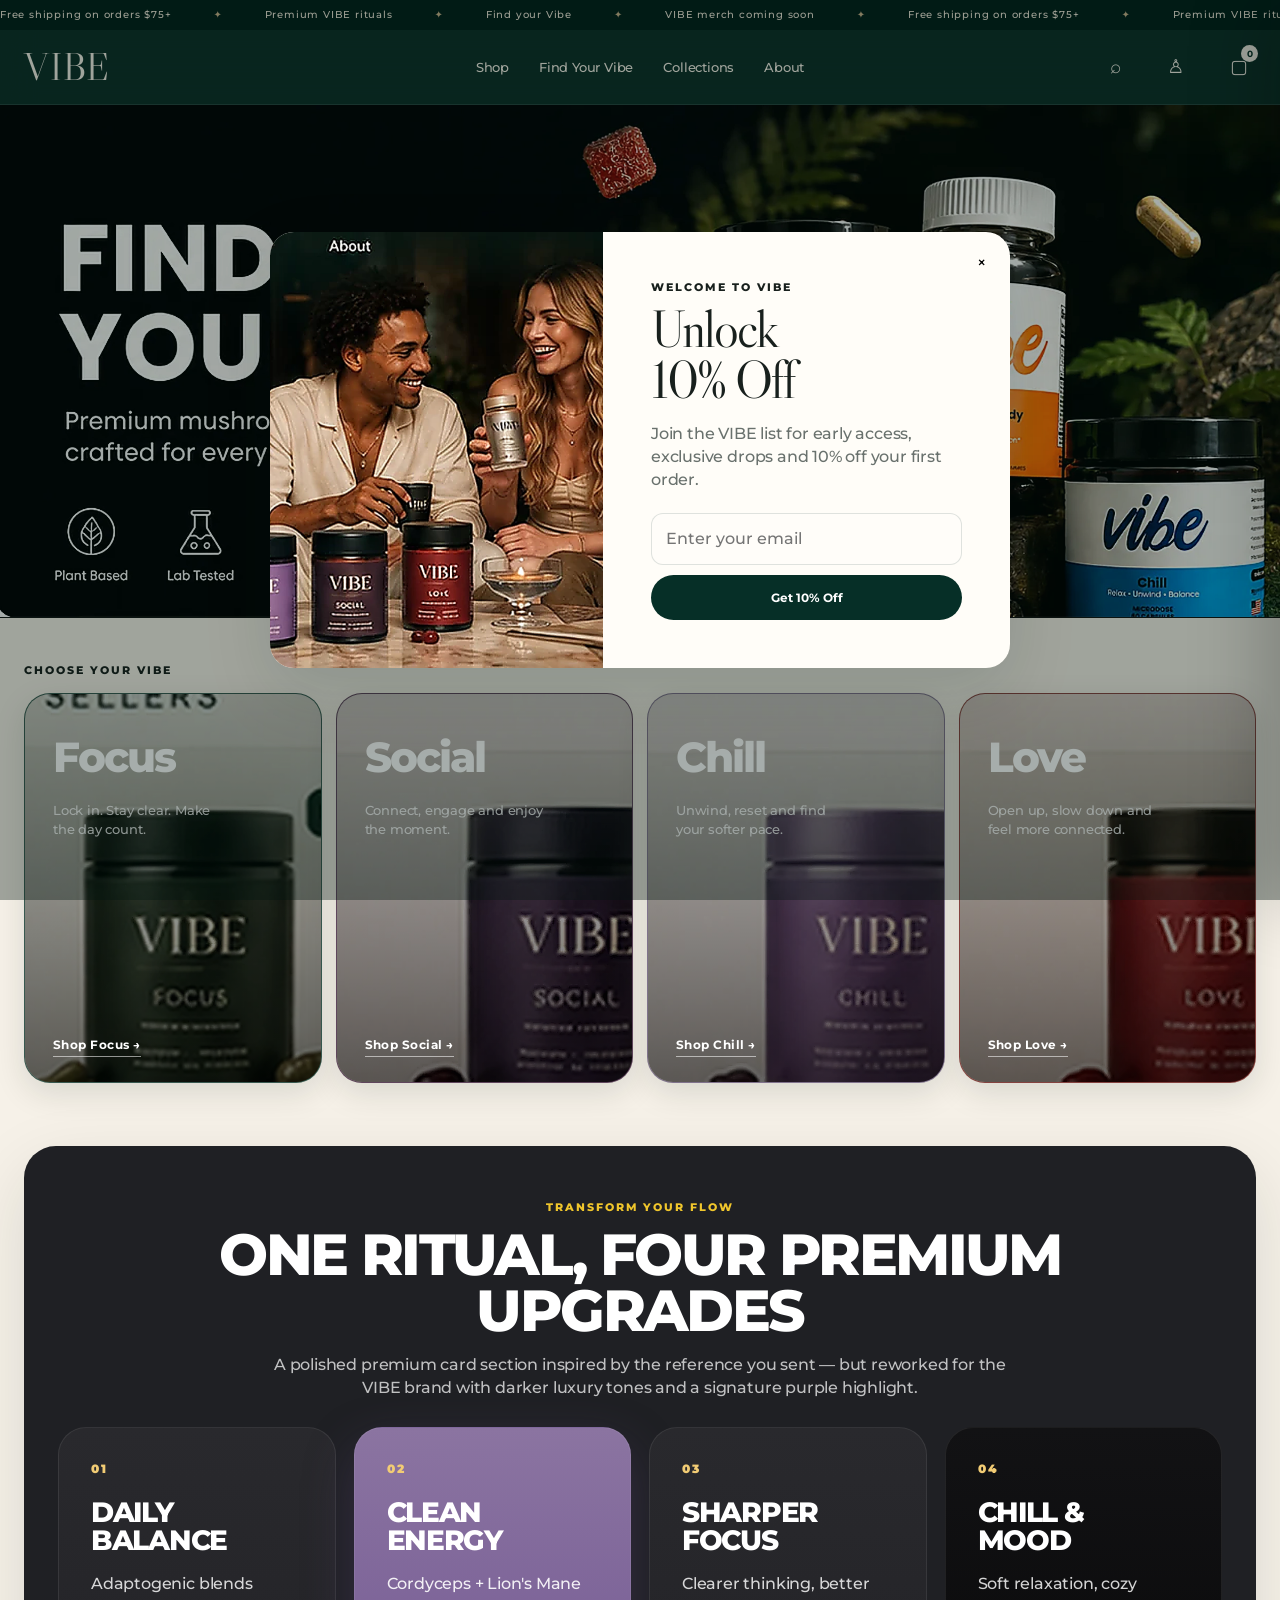
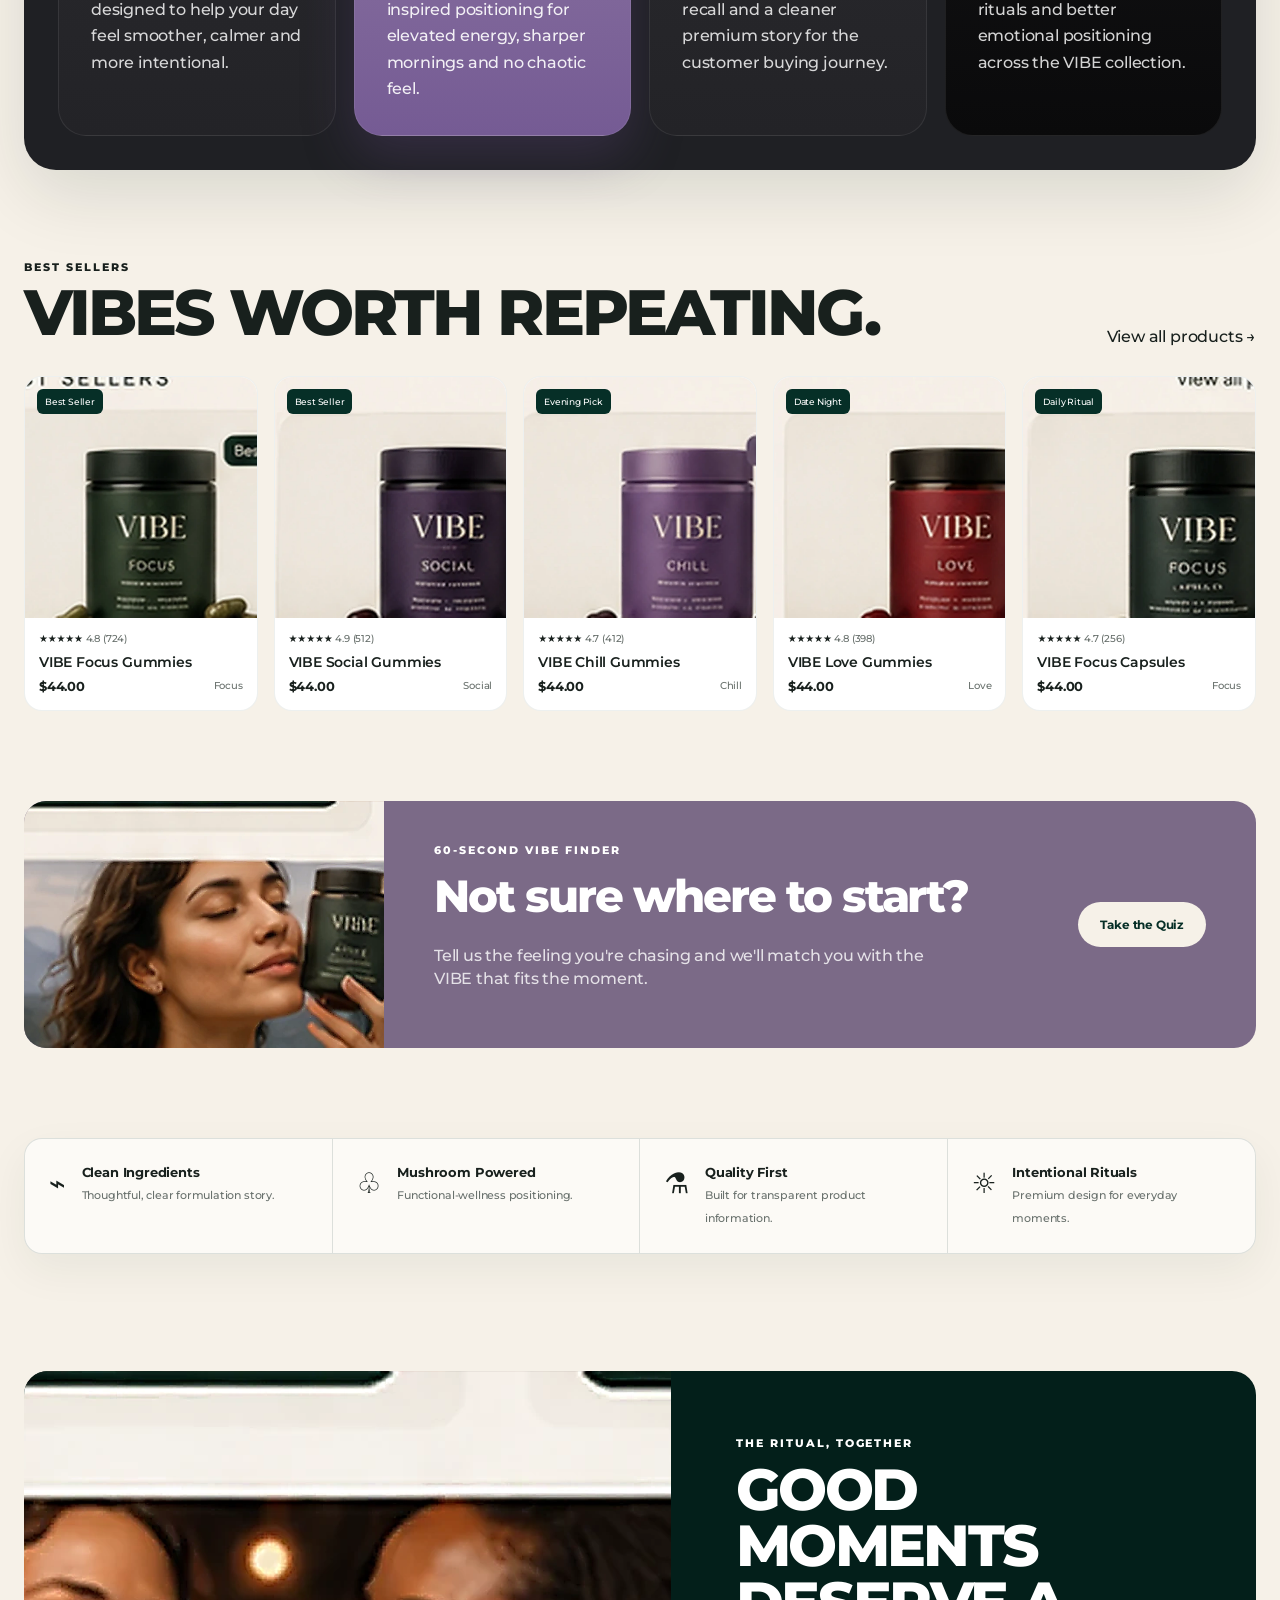
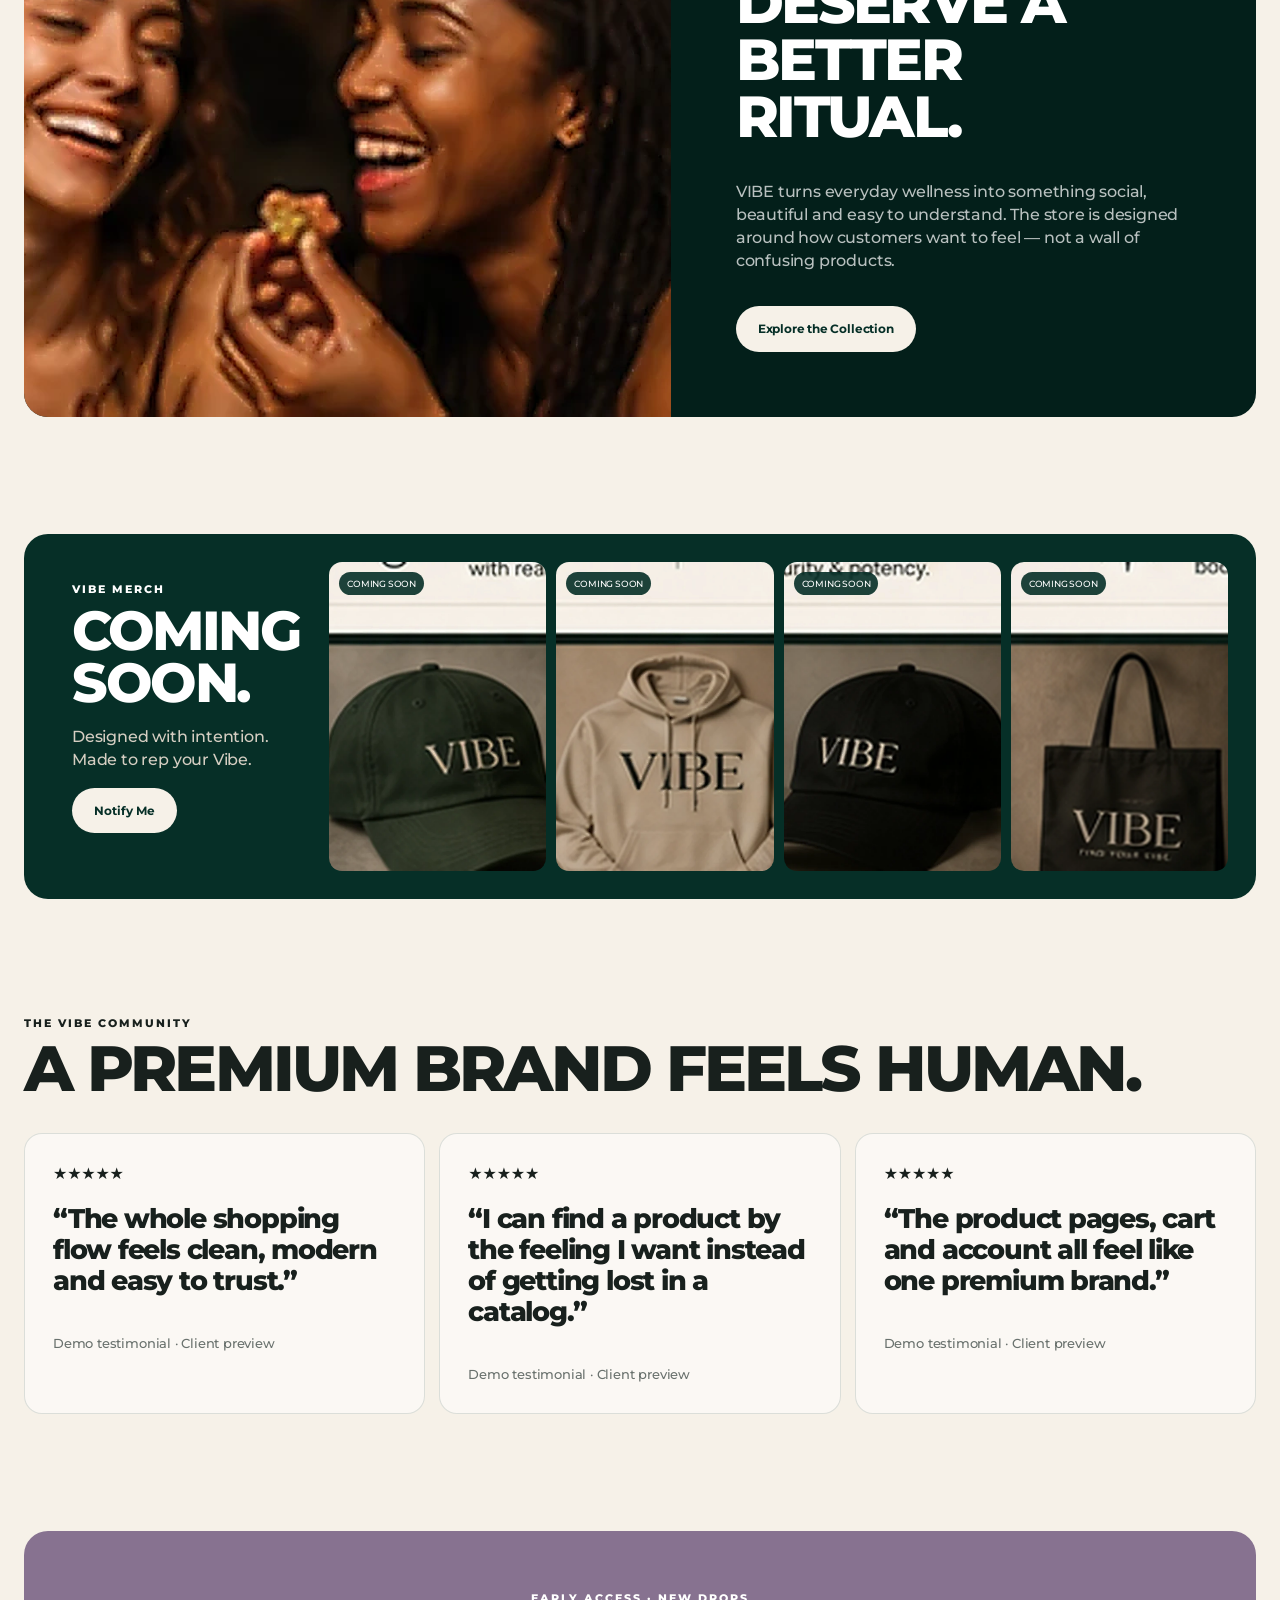
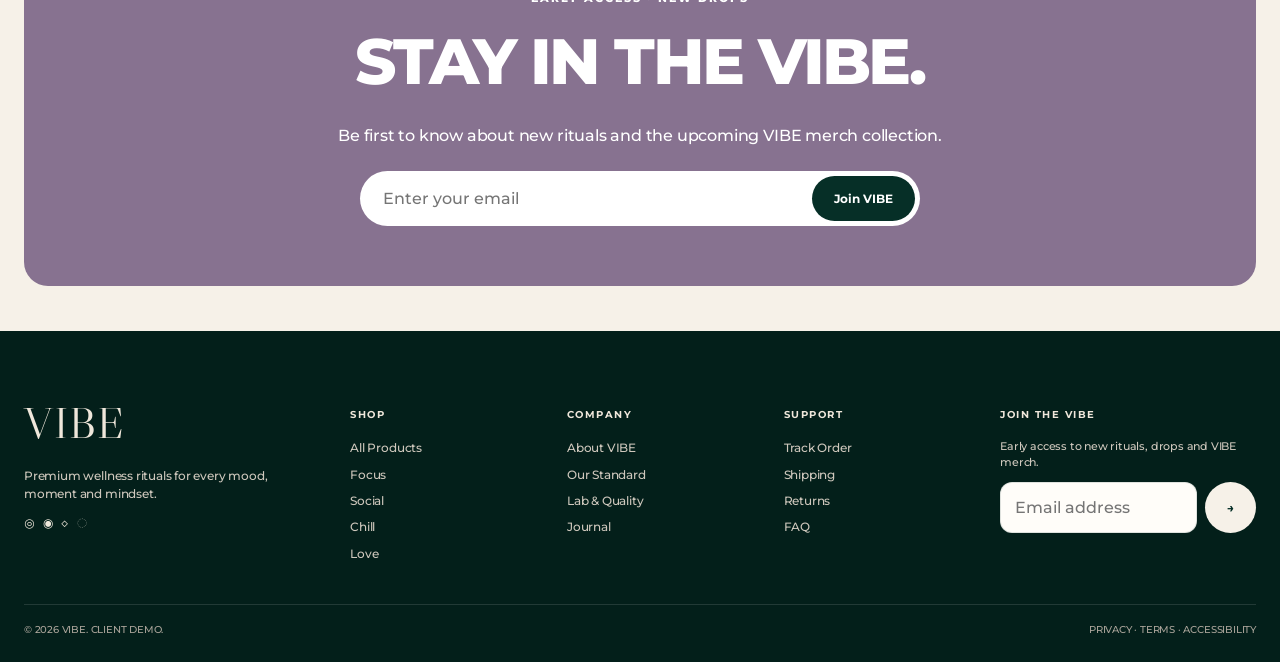
==== commit 42447b25: "Add files via upload" ====
--- a/index.html
+++ b/index.html
@@ -11,29 +11,13 @@
   <div id="siteHeader"></div>
   <main class="page">
 
-    <section class="hero hero-premium">
-      <div class="container hero-shell">
-        <div class="hero-copy">
-          <div class="eyebrow">PREMIUM WELLNESS · INTENTIONAL RITUALS</div>
-          <h1>Find Your Vibe.</h1>
-          <p>Premium wellness rituals for every mood, moment and mindset. Designed to feel elevated, conversion-focused and unmistakably VIBE.</p>
-          <div class="hero-actions">
-            <a class="btn btn-cream" href="shop.html">Shop VIBE</a>
-            <a class="btn btn-outline" href="#find">Take the Quiz</a>
-          </div>
-          <div class="hero-proof">
-            <span>Premium product imagery</span>
-            <span>Clear shopping flow</span>
-            <span>Homepage built to convert</span>
-          </div>
-        </div>
-        <div class="hero-visual">
-          <div class="hero-photo-card">
-            <img src="assets/hero-lifestyle.webp" alt="People enjoying VIBE products together">
-            <div class="hero-float">VIBE Rituals · Elevated Feel</div>
-          </div>
-        </div>
-      </div>
+    <section class="static-vibe-hero" aria-label="Find Your Vibe hero">
+      <a href="shop.html" class="static-vibe-hero-link">
+        <picture>
+          <source srcset="assets/vibe-static-hero.webp" type="image/webp">
+          <img src="assets/vibe-static-hero-original.png" alt="Find Your Vibe — premium mushroom products crafted for every mood" fetchpriority="high">
+        </picture>
+      </a>
     </section>
 
     <section class="section-sm" id="find">
--- a/styles.css
+++ b/styles.css
@@ -1,6 +1,6 @@
-@import url('https://fonts.googleapis.com/css2?family=DM+Sans:wght@400;500;600;700&family=Libre+Caslon+Display&display=swap');
+@import url('https://fonts.googleapis.com/css2?family=Libre+Caslon+Display&family=Montserrat:wght@400;500;600;700;800;900&display=swap');
 :root{--forest:#062f27;--forest2:#031f1a;--cream:#f6f1e8;--cream2:#eee7dc;--paper:#fffdf8;--ink:#18201d;--muted:#69716d;--purple:#77627f;--wine:#69251f;--moss:#9caf8f;--gold:#c9b38b;--line:rgba(9,49,40,.13);--radius:26px;--shadow:0 24px 70px rgba(4,34,28,.12)}
-*{box-sizing:border-box}html{scroll-behavior:smooth}body{margin:0;background:var(--cream);color:var(--ink);font-family:'DM Sans',system-ui,sans-serif;line-height:1.45}a{color:inherit;text-decoration:none}img{max-width:100%;display:block}button,input,select,textarea{font:inherit}.container{width:min(1440px,calc(100% - 48px));margin:auto}.serif{font-family:'Libre Caslon Display',Georgia,serif;font-weight:400}.eyebrow{font-size:11px;letter-spacing:.18em;text-transform:uppercase;font-weight:700}.muted{color:var(--muted)}.page{min-height:70vh}
+*{box-sizing:border-box}html{scroll-behavior:smooth}body{margin:0;background:var(--cream);color:var(--ink);font-family:'Montserrat',system-ui,sans-serif;line-height:1.45}a{color:inherit;text-decoration:none}img{max-width:100%;display:block}button,input,select,textarea{font:inherit}.container{width:min(1440px,calc(100% - 48px));margin:auto}.serif{font-family:'Libre Caslon Display',Georgia,serif;font-weight:400}.eyebrow{font-size:11px;letter-spacing:.18em;text-transform:uppercase;font-weight:700}.muted{color:var(--muted)}.page{min-height:70vh}
 .announce{height:30px;background:var(--forest2);color:#efe7d9;overflow:hidden;display:flex;align-items:center;font-size:10px;letter-spacing:.08em}.announce-track{display:flex;gap:42px;white-space:nowrap;min-width:max-content;animation:marquee 28s linear infinite}.announce-track span:after{content:'✦';margin-left:42px;color:var(--gold)}@keyframes marquee{to{transform:translateX(-50%)}}
 .site-header{position:sticky;top:0;z-index:70;background:rgba(4,39,32,.96);color:#f6f1e8;backdrop-filter:blur(16px);border-bottom:1px solid rgba(255,255,255,.1)}.nav{height:74px;display:grid;grid-template-columns:1fr auto 1fr;align-items:center}.brand{font-family:'Libre Caslon Display',Georgia,serif;font-size:38px;letter-spacing:.02em}.nav-links,.nav-actions{display:flex;gap:30px;align-items:center}.nav-links{justify-content:center;font-size:13px}.nav-actions{justify-content:flex-end}.icon-btn{appearance:none;border:0;background:transparent;color:inherit;padding:8px;cursor:pointer;position:relative;font-size:19px}.cart-count{position:absolute;right:-2px;top:0;width:17px;height:17px;border-radius:50%;display:grid;place-items:center;background:var(--cream);color:var(--forest);font-size:9px;font-weight:700}.mobile-menu{display:none}
 .btn{border:0;cursor:pointer;border-radius:999px;padding:14px 22px;font-size:12px;font-weight:700;display:inline-flex;align-items:center;justify-content:center;gap:8px;transition:.22s}.btn:hover{transform:translateY(-2px)}.btn-cream{background:var(--cream);color:var(--forest)}.btn-dark{background:var(--forest);color:white}.btn-outline{border:1px solid currentColor;background:transparent}.btn-purple{background:var(--purple);color:white}.pill{border:1px solid var(--line);border-radius:999px;padding:10px 15px;background:rgba(255,255,255,.55);font-size:12px;cursor:pointer}.pill.active{background:var(--forest);color:#fff;border-color:var(--forest)}
@@ -75,3 +75,33 @@
   .flow-card h3{font-size:24px}
   .flow-card p{font-size:14px;max-width:none}
 }
+
+
+/* --- VIBE 2026 typography + original static hero --- */
+:root{--display:'Montserrat',system-ui,sans-serif}
+body{font-family:var(--display);font-weight:500;letter-spacing:-.012em}
+h1,h2,h3,h4{font-family:var(--display);font-weight:800;letter-spacing:-.04em}
+.eyebrow{font-family:var(--display);font-weight:800;letter-spacing:.18em}
+.hero h1,.vibe-card h3,.summary-card h3,.section-head h2,.quiz-copy h3,.editorial-copy h2,.merch-intro h2,.newsletter h2,.auth-message h1,.auth-box h2,.account-hero h1,.admin-top h1,.preview-hero h1,.pdp-title,.pdp-tabs h2,.panel h3,.flow-head h2,.flow-card h3,.review blockquote,.serif{font-family:var(--display);font-weight:800;letter-spacing:-.045em}
+.section-head h2,.flow-head h2,.newsletter h2,.editorial-copy h2,.merch-intro h2{text-transform:uppercase}
+.btn,.pill,.nav-links,.product-name,.product-price,.flow-card h3{font-family:var(--display)}
+.brand,.footer-brand,.checkout-logo{font-family:'Libre Caslon Display',Georgia,serif;font-weight:400;letter-spacing:.02em}
+
+.static-vibe-hero{background:#050706;line-height:0;overflow:hidden;border-bottom:1px solid rgba(255,255,255,.05)}
+.static-vibe-hero-link{display:block;width:100%;position:relative;overflow:hidden}
+.static-vibe-hero picture,.static-vibe-hero img{display:block;width:100%}
+.static-vibe-hero img{height:auto;max-height:none;object-fit:contain;background:#050706;image-rendering:auto}
+.static-vibe-hero-link:after{content:'';position:absolute;inset:0;box-shadow:inset 0 -1px 0 rgba(255,255,255,.04);pointer-events:none}
+
+/* Reference-inspired headline treatment */
+.flow-head .eyebrow{color:#f0c62c}
+.flow-head h2{font-size:clamp(38px,4.5vw,70px);max-width:1050px;margin-inline:auto;line-height:.98}
+.flow-card h3{font-weight:800}
+.flow-no{font-family:var(--display);font-weight:900}
+
+@media(max-width:760px){
+  .static-vibe-hero{overflow:hidden}
+  .static-vibe-hero-link{width:100%}
+  .static-vibe-hero img{width:100%;height:auto}
+  .section-head h2,.flow-head h2,.newsletter h2,.editorial-copy h2,.merch-intro h2{letter-spacing:-.04em}
+}
